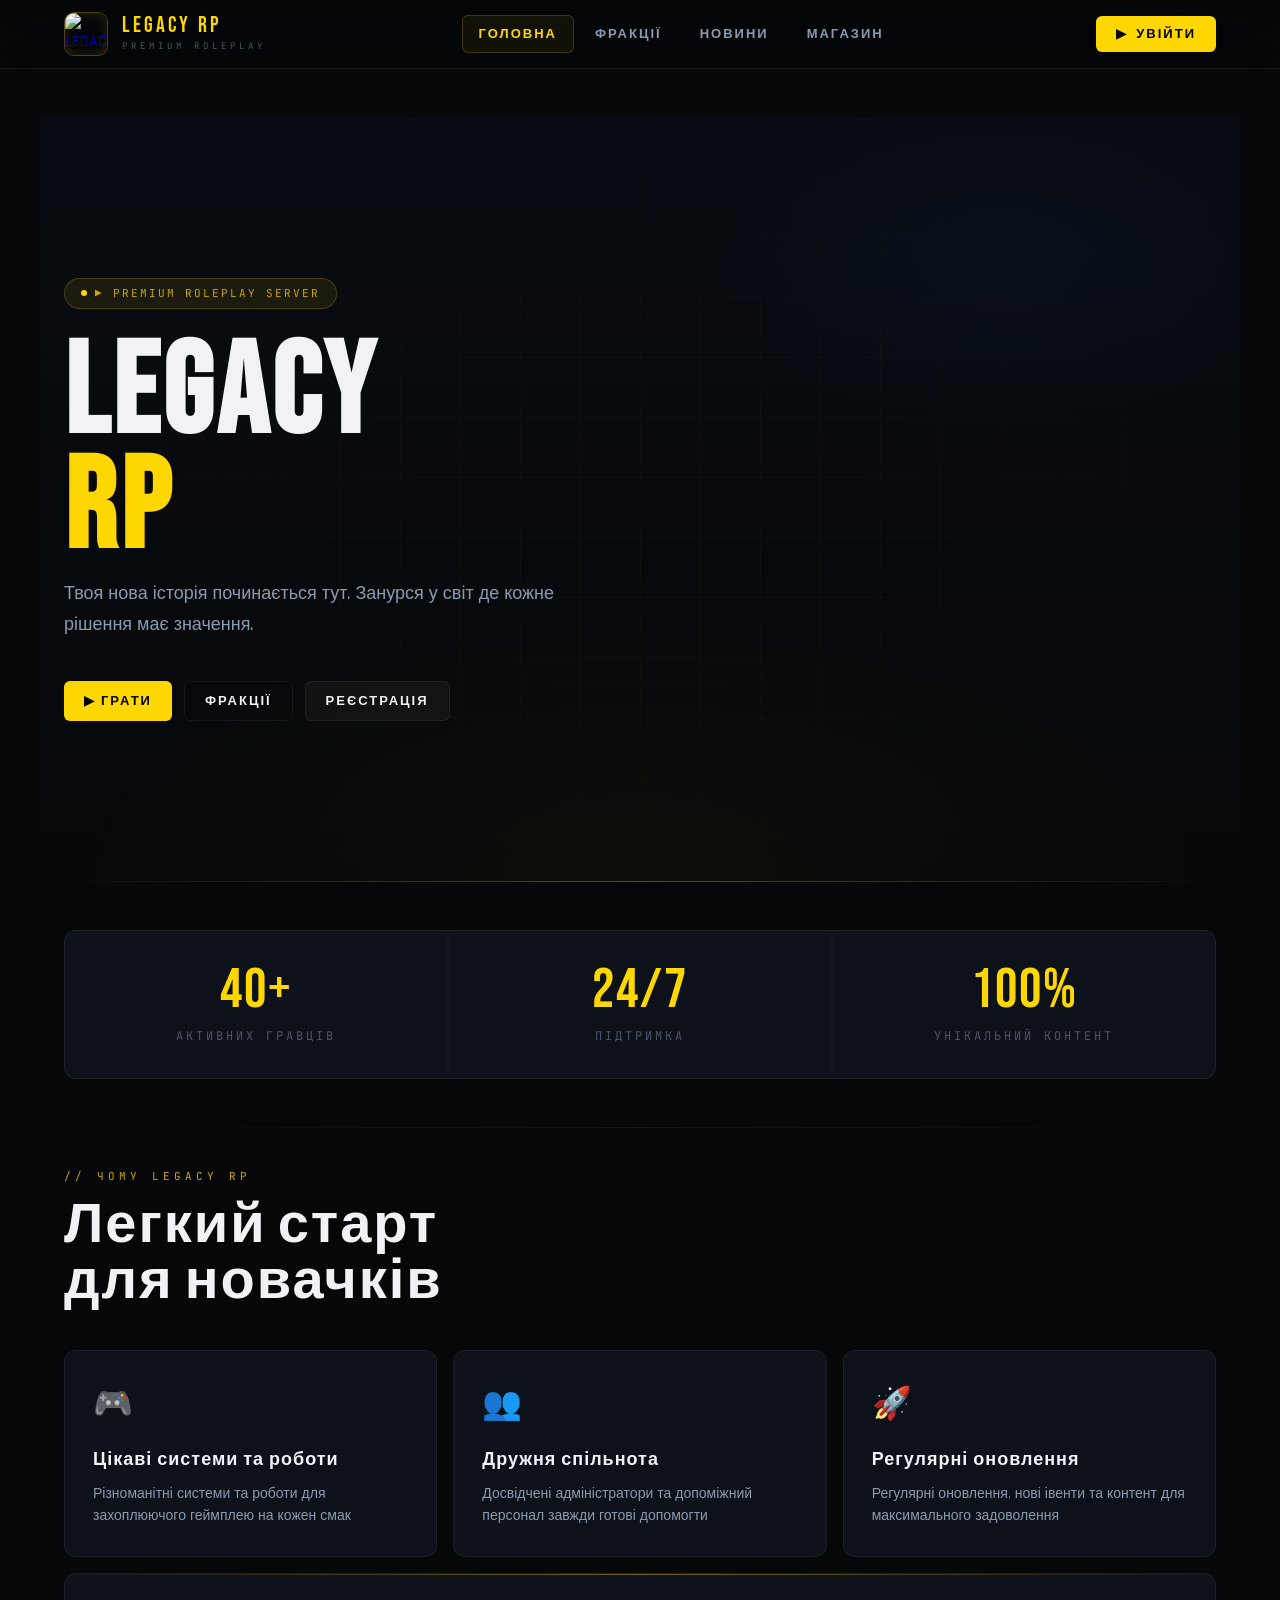
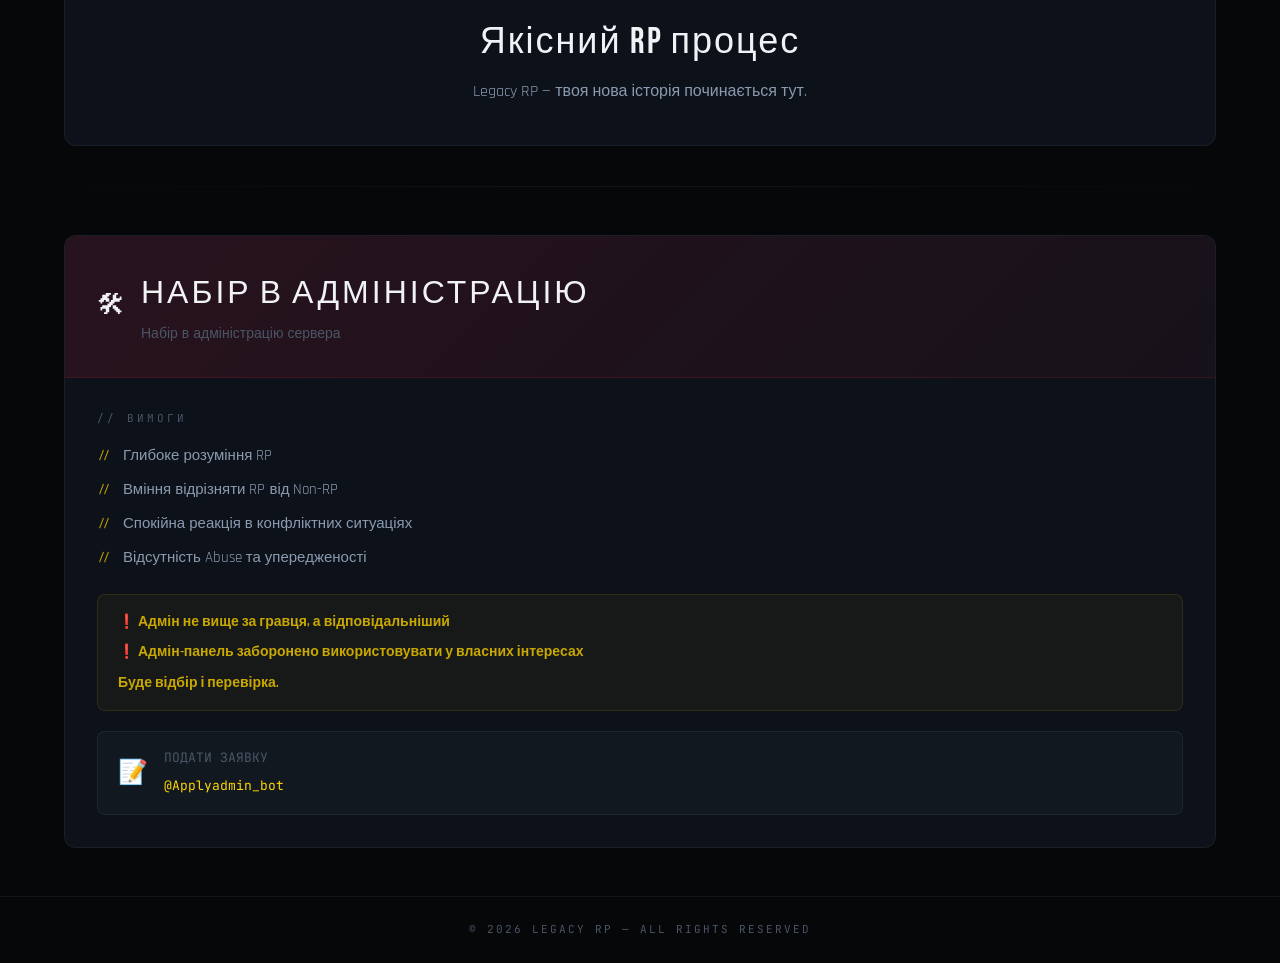
==== index.html @ 3f7afcd4 "Add files via upload" ====
<!doctype html>
<html lang="uk">
  <head>
    <meta charset="UTF-8" />
    <meta name="viewport" content="width=device-width, initial-scale=1.0" />
    <title>LEGACY RP — Portal</title>
    <link rel="preconnect" href="https://fonts.googleapis.com">
    <link rel="preconnect" href="https://fonts.gstatic.com" crossorigin>
    <link href="https://fonts.googleapis.com/css2?family=Bebas+Neue&family=Rajdhani:wght@400;500;600;700&family=JetBrains+Mono:wght@400;600&display=swap" rel="stylesheet">
    <link rel="stylesheet" href="styles.css">
  </head>
  <body>
    <div id="app"></div>
    <script src="app.js"></script>
  </body>
</html>
---- styles.css ----
/* ═══════════════════════════════════════════
   LEGACY RP — DARK CINEMATIC PREMIUM THEME
   ═══════════════════════════════════════════ */

:root {
  --bg-void:       #050709;
  --bg-deep:       #090c12;
  --bg-card:       #0d1119;
  --bg-elevated:   #121820;
  --bg-hover:      #171f2a;
  --border:        rgba(255,255,255,0.06);
  --border-glow:   rgba(255,215,0,0.25);
  --gold:          #FFD700;
  --gold-dim:      #C9A800;
  --gold-faint:    rgba(255,215,0,0.08);
  --red:           #E8203A;
  --red-dim:       #B01828;
  --red-faint:     rgba(232,32,58,0.08);
  --blue:          #1E6FD9;
  --blue-faint:    rgba(30,111,217,0.1);
  --green:         #22C55E;
  --green-faint:   rgba(34,197,94,0.08);
  --text-primary:  #F0F2F5;
  --text-secondary:#8A9BB0;
  --text-muted:    #4A5566;
  --font-display:  'Bebas Neue', sans-serif;
  --font-body:     'Rajdhani', sans-serif;
  --font-mono:     'JetBrains Mono', monospace;
}

* { box-sizing: border-box; margin: 0; padding: 0; }

html { scroll-behavior: smooth; }

body {
  background-color: var(--bg-void);
  color: var(--text-primary);
  font-family: var(--font-body);
  font-size: 16px;
  line-height: 1.6;
  -webkit-font-smoothing: antialiased;
  overflow-x: hidden;
}

/* ─── NOISE OVERLAY ─── */
body::before {
  content: '';
  position: fixed;
  inset: 0;
  background-image: url("data:image/svg+xml,%3Csvg viewBox='0 0 200 200' xmlns='http://www.w3.org/2000/svg'%3E%3Cfilter id='n'%3E%3CfeTurbulence type='fractalNoise' baseFrequency='0.75' numOctaves='4' stitchTiles='stitch'/%3E%3C/filter%3E%3Crect width='100%25' height='100%25' filter='url(%23n)' opacity='0.03'/%3E%3C/svg%3E");
  pointer-events: none;
  z-index: 0;
  opacity: 0.4;
}

/* ─── SCROLLBAR ─── */
::-webkit-scrollbar { width: 4px; }
::-webkit-scrollbar-track { background: var(--bg-void); }
::-webkit-scrollbar-thumb { background: var(--gold-dim); border-radius: 2px; }

/* ─── SELECTION ─── */
::selection { background: rgba(255,215,0,0.2); color: var(--gold); }

/* ─── LAYOUT ─── */
#app { position: relative; z-index: 1; min-height: 100vh; }

.page-wrapper {
  min-height: 100vh;
  background: var(--bg-void);
}

.container {
  max-width: 1200px;
  margin: 0 auto;
  padding: 0 24px;
}

main {
  padding: 48px 24px;
  max-width: 1200px;
  margin: 0 auto;
}

/* ─── HEADER ─── */
header {
  position: sticky;
  top: 0;
  z-index: 100;
  background: rgba(5,7,9,0.85);
  backdrop-filter: blur(20px);
  border-bottom: 1px solid var(--border);
}

.header-inner {
  display: flex;
  align-items: center;
  justify-content: space-between;
  height: 68px;
  max-width: 1200px;
  margin: 0 auto;
  padding: 0 24px;
}

.logo {
  display: flex;
  align-items: center;
  gap: 14px;
  text-decoration: none;
  cursor: pointer;
}

.logo-icon {
  width: 44px;
  height: 44px;
  border-radius: 10px;
  overflow: hidden;
  border: 1px solid rgba(255,215,0,0.3);
  flex-shrink: 0;
  position: relative;
}

.logo-icon::after {
  content: '';
  position: absolute;
  inset: 0;
  box-shadow: inset 0 0 12px rgba(255,215,0,0.15);
  border-radius: 10px;
}

.logo-icon img {
  width: 100%;
  height: 100%;
  object-fit: cover;
}

.logo-text .name {
  font-family: var(--font-display);
  font-size: 22px;
  letter-spacing: 3px;
  color: var(--gold);
  line-height: 1;
}

.logo-text .sub {
  font-family: var(--font-mono);
  font-size: 9px;
  letter-spacing: 4px;
  color: var(--text-muted);
  text-transform: uppercase;
  margin-top: 2px;
}

nav.desktop {
  display: flex;
  align-items: center;
  gap: 4px;
}

.nav-link {
  font-family: var(--font-body);
  font-size: 13px;
  font-weight: 600;
  letter-spacing: 2px;
  text-transform: uppercase;
  padding: 8px 16px;
  border-radius: 6px;
  cursor: pointer;
  text-decoration: none;
  color: var(--text-secondary);
  border: 1px solid transparent;
  transition: all 0.2s;
  position: relative;
}

.nav-link:hover {
  color: var(--text-primary);
  background: var(--bg-elevated);
  border-color: var(--border);
}

.nav-link.active {
  color: var(--gold);
  background: rgba(255,215,0,0.06);
  border-color: rgba(255,215,0,0.2);
}

.header-actions {
  display: flex;
  align-items: center;
  gap: 12px;
}

.btn-primary {
  display: inline-flex;
  align-items: center;
  gap: 8px;
  padding: 10px 20px;
  background: var(--gold);
  color: #000;
  font-family: var(--font-body);
  font-size: 13px;
  font-weight: 700;
  letter-spacing: 2px;
  text-transform: uppercase;
  border: none;
  border-radius: 6px;
  cursor: pointer;
  transition: all 0.2s;
  text-decoration: none;
}

.btn-primary:hover {
  background: #FFE44D;
  transform: translateY(-1px);
  box-shadow: 0 8px 24px rgba(255,215,0,0.25);
}

.btn-secondary {
  display: inline-flex;
  align-items: center;
  gap: 8px;
  padding: 10px 20px;
  background: transparent;
  color: var(--text-primary);
  font-family: var(--font-body);
  font-size: 13px;
  font-weight: 600;
  letter-spacing: 2px;
  text-transform: uppercase;
  border: 1px solid var(--border);
  border-radius: 6px;
  cursor: pointer;
  transition: all 0.2s;
}

.btn-secondary:hover {
  border-color: rgba(255,255,255,0.2);
  background: var(--bg-elevated);
  transform: translateY(-1px);
}

.btn-ghost {
  display: inline-flex;
  align-items: center;
  gap: 8px;
  padding: 10px 20px;
  background: rgba(255,255,255,0.04);
  color: var(--text-primary);
  font-family: var(--font-body);
  font-size: 13px;
  font-weight: 600;
  letter-spacing: 2px;
  text-transform: uppercase;
  border: 1px solid var(--border);
  border-radius: 6px;
  cursor: pointer;
  transition: all 0.2s;
  text-decoration: none;
}

.btn-ghost:hover {
  background: rgba(255,255,255,0.08);
  border-color: rgba(255,255,255,0.15);
  transform: translateY(-1px);
}

.btn-danger {
  display: inline-flex;
  align-items: center;
  gap: 8px;
  padding: 10px 20px;
  background: var(--red);
  color: #fff;
  font-family: var(--font-body);
  font-size: 13px;
  font-weight: 700;
  letter-spacing: 2px;
  text-transform: uppercase;
  border: none;
  border-radius: 6px;
  cursor: pointer;
  transition: all 0.2s;
  text-decoration: none;
}

.btn-danger:hover {
  background: #FF3050;
  transform: translateY(-1px);
  box-shadow: 0 8px 24px rgba(232,32,58,0.3);
}

/* ─── MOBILE MENU ─── */
.mobile-menu-btn {
  display: none;
  background: none;
  border: 1px solid var(--border);
  color: var(--text-primary);
  width: 40px;
  height: 40px;
  border-radius: 8px;
  cursor: pointer;
  font-size: 18px;
  align-items: center;
  justify-content: center;
}

.mobile-nav {
  background: var(--bg-deep);
  border-top: 1px solid var(--border);
  padding: 16px 24px 24px;
  display: flex;
  flex-direction: column;
  gap: 4px;
  animation: slideDown 0.2s ease;
}

.mobile-nav .nav-link {
  padding: 12px 16px;
  font-size: 14px;
}

@media (max-width: 768px) {
  nav.desktop { display: none; }
  .header-actions .btn-primary { display: none; }
  .mobile-menu-btn { display: flex; }
}

/* ─── HERO SECTION ─── */
.hero {
  position: relative;
  min-height: 85vh;
  display: flex;
  align-items: center;
  overflow: hidden;
  margin: 0 -24px;
  padding: 0 24px;
}

.hero-bg {
  position: absolute;
  inset: 0;
  background:
    radial-gradient(ellipse 80% 60% at 50% 100%, rgba(255,215,0,0.04) 0%, transparent 60%),
    radial-gradient(ellipse 50% 40% at 80% 20%, rgba(30,111,217,0.06) 0%, transparent 50%),
    linear-gradient(180deg, var(--bg-deep) 0%, var(--bg-void) 100%);
}

.hero-grid {
  position: absolute;
  inset: 0;
  background-image:
    linear-gradient(rgba(255,215,0,0.03) 1px, transparent 1px),
    linear-gradient(90deg, rgba(255,215,0,0.03) 1px, transparent 1px);
  background-size: 60px 60px;
  mask-image: radial-gradient(ellipse 80% 80% at 50% 50%, black 20%, transparent 70%);
}

.hero-content {
  position: relative;
  z-index: 2;
  max-width: 800px;
}

.hero-badge {
  display: inline-flex;
  align-items: center;
  gap: 8px;
  background: rgba(255,215,0,0.08);
  border: 1px solid rgba(255,215,0,0.2);
  border-radius: 100px;
  padding: 6px 16px;
  font-family: var(--font-mono);
  font-size: 11px;
  letter-spacing: 2px;
  color: var(--gold-dim);
  text-transform: uppercase;
  margin-bottom: 28px;
  animation: fadeUp 0.8s ease both;
}

.hero-badge::before {
  content: '';
  width: 6px;
  height: 6px;
  background: var(--gold);
  border-radius: 50%;
  animation: pulse 2s infinite;
}

.hero-title {
  font-family: var(--font-display);
  font-size: clamp(64px, 10vw, 140px);
  line-height: 0.9;
  letter-spacing: 4px;
  color: var(--text-primary);
  margin-bottom: 12px;
  animation: fadeUp 0.8s 0.1s ease both;
}

.hero-title .gold { color: var(--gold); }

.hero-subtitle {
  font-size: 18px;
  font-weight: 500;
  color: var(--text-secondary);
  max-width: 560px;
  margin-bottom: 40px;
  line-height: 1.7;
  animation: fadeUp 0.8s 0.2s ease both;
}

.hero-actions {
  display: flex;
  flex-wrap: wrap;
  gap: 12px;
  animation: fadeUp 0.8s 0.3s ease both;
}

.hero-line {
  position: absolute;
  bottom: 0;
  left: 0;
  right: 0;
  height: 1px;
  background: linear-gradient(90deg, transparent, rgba(255,215,0,0.3), transparent);
}

/* ─── STATS ─── */
.stats-grid {
  display: grid;
  grid-template-columns: repeat(3, 1fr);
  gap: 2px;
  background: var(--border);
  border: 1px solid var(--border);
  border-radius: 12px;
  overflow: hidden;
  margin: 48px 0;
}

.stat-item {
  background: var(--bg-card);
  padding: 32px 24px;
  text-align: center;
  transition: background 0.2s;
}

.stat-item:hover { background: var(--bg-elevated); }

.stat-number {
  font-family: var(--font-display);
  font-size: 56px;
  letter-spacing: 2px;
  color: var(--gold);
  line-height: 1;
  margin-bottom: 8px;
}

.stat-label {
  font-size: 12px;
  letter-spacing: 3px;
  text-transform: uppercase;
  color: var(--text-muted);
  font-family: var(--font-mono);
}

/* ─── SECTION HEADER ─── */
.section-header {
  margin-bottom: 40px;
}

.section-eyebrow {
  font-family: var(--font-mono);
  font-size: 11px;
  letter-spacing: 4px;
  text-transform: uppercase;
  color: var(--gold-dim);
  margin-bottom: 12px;
}

.section-title {
  font-family: var(--font-display);
  font-size: clamp(36px, 5vw, 56px);
  letter-spacing: 2px;
  color: var(--text-primary);
  line-height: 1;
}

.section-desc {
  font-size: 16px;
  color: var(--text-secondary);
  margin-top: 12px;
  max-width: 560px;
}

/* ─── CARDS ─── */
.card {
  background: var(--bg-card);
  border: 1px solid var(--border);
  border-radius: 12px;
  overflow: hidden;
  transition: all 0.25s;
}

.card:hover {
  border-color: rgba(255,215,0,0.15);
  transform: translateY(-3px);
  box-shadow: 0 16px 48px rgba(0,0,0,0.4);
}

.card-header {
  padding: 24px;
  border-bottom: 1px solid var(--border);
  background: var(--bg-elevated);
}

.card-body {
  padding: 24px;
}

.feature-grid {
  display: grid;
  grid-template-columns: repeat(auto-fit, minmax(280px, 1fr));
  gap: 16px;
}

.feature-card {
  background: var(--bg-card);
  border: 1px solid var(--border);
  border-radius: 12px;
  padding: 28px;
  transition: all 0.25s;
  position: relative;
  overflow: hidden;
}

.feature-card::before {
  content: '';
  position: absolute;
  top: 0;
  left: 0;
  right: 0;
  height: 2px;
  background: linear-gradient(90deg, transparent, var(--gold), transparent);
  opacity: 0;
  transition: opacity 0.25s;
}

.feature-card:hover::before { opacity: 1; }

.feature-card:hover {
  background: var(--bg-elevated);
  border-color: rgba(255,215,0,0.12);
  transform: translateY(-3px);
  box-shadow: 0 12px 40px rgba(0,0,0,0.3);
}

.feature-icon {
  font-size: 32px;
  margin-bottom: 16px;
}

.feature-title {
  font-family: var(--font-body);
  font-size: 18px;
  font-weight: 700;
  letter-spacing: 1px;
  color: var(--text-primary);
  margin-bottom: 8px;
}

.feature-desc {
  font-size: 14px;
  color: var(--text-secondary);
  line-height: 1.6;
}

/* ─── RECRUITMENT BLOCK ─── */
.recruitment-block {
  background: var(--bg-card);
  border: 1px solid var(--border);
  border-radius: 12px;
  overflow: hidden;
  margin-top: 48px;
}

.recruitment-header {
  padding: 32px;
  background: linear-gradient(135deg, rgba(232,32,58,0.12) 0%, rgba(176,24,40,0.06) 100%);
  border-bottom: 1px solid rgba(232,32,58,0.15);
  display: flex;
  align-items: center;
  gap: 16px;
}

.recruitment-title {
  font-family: var(--font-display);
  font-size: 32px;
  letter-spacing: 3px;
  color: var(--text-primary);
}

.recruitment-body {
  padding: 32px;
}

.req-list {
  list-style: none;
  display: flex;
  flex-direction: column;
  gap: 10px;
  margin-bottom: 24px;
}

.req-list li {
  display: flex;
  align-items: flex-start;
  gap: 12px;
  font-size: 15px;
  color: var(--text-secondary);
}

.req-list li::before {
  content: '//';
  font-family: var(--font-mono);
  font-size: 11px;
  color: var(--gold-dim);
  flex-shrink: 0;
  margin-top: 3px;
}

.warning-list {
  list-style: none;
  display: flex;
  flex-direction: column;
  gap: 8px;
  background: rgba(255,215,0,0.04);
  border: 1px solid rgba(255,215,0,0.1);
  border-radius: 8px;
  padding: 16px 20px;
  margin-bottom: 20px;
}

.warning-list li {
  font-size: 14px;
  color: var(--gold-dim);
  font-weight: 600;
}

.tg-link-block {
  display: flex;
  align-items: center;
  gap: 16px;
  background: var(--bg-elevated);
  border: 1px solid var(--border);
  border-radius: 8px;
  padding: 16px 20px;
}

.tg-link-block a {
  color: var(--gold);
  font-family: var(--font-mono);
  font-size: 13px;
  text-decoration: none;
}

.tg-link-block a:hover { text-decoration: underline; }

/* ─── FRACTIONS ─── */
.page-hero {
  background: linear-gradient(180deg, var(--bg-deep) 0%, var(--bg-void) 100%);
  border-bottom: 1px solid var(--border);
  padding: 56px 0 40px;
  margin: 0 -24px 48px;
  padding-left: 24px;
  padding-right: 24px;
}

.tab-bar {
  display: flex;
  flex-wrap: wrap;
  gap: 8px;
  margin-bottom: 40px;
}

.tab-btn {
  display: inline-flex;
  align-items: center;
  gap: 8px;
  padding: 9px 18px;
  background: var(--bg-card);
  border: 1px solid var(--border);
  border-radius: 8px;
  font-family: var(--font-body);
  font-size: 13px;
  font-weight: 600;
  letter-spacing: 1px;
  color: var(--text-secondary);
  cursor: pointer;
  transition: all 0.2s;
}

.tab-btn:hover {
  color: var(--text-primary);
  border-color: rgba(255,255,255,0.12);
  background: var(--bg-elevated);
}

.tab-btn.active {
  background: rgba(255,215,0,0.08);
  border-color: rgba(255,215,0,0.25);
  color: var(--gold);
}

/* ─── SEARCH ─── */
.search-wrap {
  position: relative;
  max-width: 480px;
  margin-bottom: 32px;
}

.search-icon {
  position: absolute;
  left: 16px;
  top: 50%;
  transform: translateY(-50%);
  font-size: 14px;
  color: var(--text-muted);
  pointer-events: none;
}

.search-input {
  width: 100%;
  padding: 12px 16px 12px 44px;
  background: var(--bg-card);
  border: 1px solid var(--border);
  border-radius: 8px;
  color: var(--text-primary);
  font-family: var(--font-body);
  font-size: 15px;
  outline: none;
  transition: border-color 0.2s;
}

.search-input::placeholder { color: var(--text-muted); }

.search-input:focus {
  border-color: rgba(255,215,0,0.3);
  box-shadow: 0 0 0 3px rgba(255,215,0,0.04);
}

/* ─── FRACTION CARDS ─── */
.fractions-grid {
  display: grid;
  grid-template-columns: repeat(auto-fill, minmax(340px, 1fr));
  gap: 16px;
}

.fraction-card {
  background: var(--bg-card);
  border: 1px solid var(--border);
  border-radius: 12px;
  overflow: hidden;
  transition: all 0.25s;
}

.fraction-card:hover {
  border-color: rgba(255,215,0,0.2);
  transform: translateY(-4px);
  box-shadow: 0 20px 60px rgba(0,0,0,0.5);
}

.fraction-header {
  padding: 28px;
  background: var(--bg-elevated);
  border-bottom: 1px solid var(--border);
  display: flex;
  align-items: center;
  gap: 20px;
  position: relative;
  overflow: hidden;
}

.fraction-header::before {
  content: '';
  position: absolute;
  top: 0;
  left: 0;
  right: 0;
  height: 1px;
  background: linear-gradient(90deg, transparent, rgba(255,215,0,0.4), transparent);
}

.fraction-icon-wrap {
  width: 60px;
  height: 60px;
  background: rgba(255,215,0,0.06);
  border: 1px solid rgba(255,215,0,0.15);
  border-radius: 12px;
  display: flex;
  align-items: center;
  justify-content: center;
  font-size: 28px;
  flex-shrink: 0;
}

.fraction-name {
  font-family: var(--font-display);
  font-size: 28px;
  letter-spacing: 3px;
  color: var(--text-primary);
  line-height: 1;
}

.fraction-status {
  display: inline-flex;
  align-items: center;
  gap: 6px;
  font-family: var(--font-mono);
  font-size: 10px;
  letter-spacing: 2px;
  color: var(--green);
  margin-top: 6px;
}

.fraction-status::before {
  content: '';
  width: 5px;
  height: 5px;
  background: var(--green);
  border-radius: 50%;
  animation: pulse 2s infinite;
}

.fraction-body { padding: 24px; }

.fraction-desc {
  font-size: 14px;
  color: var(--text-secondary);
  line-height: 1.7;
  margin-bottom: 20px;
}

/* ─── NEWS ─── */
.news-card {
  background: var(--bg-card);
  border: 1px solid var(--border);
  border-radius: 12px;
  overflow: hidden;
  margin-bottom: 16px;
  transition: all 0.25s;
}

.news-card:hover {
  border-color: rgba(255,215,0,0.12);
  box-shadow: 0 8px 32px rgba(0,0,0,0.3);
}

.news-header {
  padding: 24px;
  background: var(--bg-elevated);
  border-bottom: 1px solid var(--border);
}

.news-meta {
  display: flex;
  align-items: center;
  justify-content: space-between;
  margin-bottom: 12px;
}

.news-category {
  display: inline-flex;
  align-items: center;
  gap: 6px;
  background: rgba(232,32,58,0.1);
  border: 1px solid rgba(232,32,58,0.2);
  border-radius: 100px;
  padding: 4px 12px;
  font-family: var(--font-mono);
  font-size: 10px;
  letter-spacing: 2px;
  color: var(--red);
  text-transform: uppercase;
}

.news-date {
  font-family: var(--font-mono);
  font-size: 11px;
  color: var(--text-muted);
}

.news-title {
  font-family: var(--font-display);
  font-size: 26px;
  letter-spacing: 1px;
  color: var(--text-primary);
  line-height: 1.1;
}

.news-body { padding: 24px; }

.news-excerpt {
  font-size: 15px;
  color: var(--text-secondary);
  line-height: 1.7;
  margin-bottom: 16px;
}

.news-images {
  display: grid;
  grid-template-columns: repeat(2, 1fr);
  gap: 12px;
  margin: 20px 0;
}

.news-images img {
  width: 100%;
  height: 200px;
  object-fit: cover;
  border-radius: 8px;
  border: 1px solid var(--border);
}

.expand-btn {
  background: none;
  border: none;
  color: var(--gold);
  font-family: var(--font-body);
  font-size: 14px;
  font-weight: 600;
  letter-spacing: 1px;
  cursor: pointer;
  display: flex;
  align-items: center;
  gap: 6px;
  padding: 0;
  transition: color 0.2s;
}

.expand-btn:hover { color: #FFE44D; }

/* ─── SHOP ─── */
.shop-hero {
  background: var(--bg-card);
  border: 1px solid var(--border);
  border-radius: 12px;
  padding: 40px;
  margin-bottom: 40px;
  position: relative;
  overflow: hidden;
}

.shop-hero::before {
  content: '';
  position: absolute;
  top: 0;
  left: 0;
  right: 0;
  height: 2px;
  background: linear-gradient(90deg, transparent, var(--gold), transparent);
}

.house-card {
  background: var(--bg-card);
  border: 1px solid var(--border);
  border-radius: 12px;
  overflow: hidden;
  margin-bottom: 16px;
  transition: all 0.25s;
}

.house-card:hover {
  border-color: rgba(255,215,0,0.15);
  box-shadow: 0 12px 40px rgba(0,0,0,0.4);
}

.house-horizontal {
  display: grid;
  grid-template-columns: 1fr 1fr;
}

@media (max-width: 640px) {
  .house-horizontal { grid-template-columns: 1fr; }
}

.house-img {
  width: 100%;
  height: 240px;
  object-fit: cover;
}

.house-info { padding: 28px; }

.house-name {
  font-family: var(--font-display);
  font-size: 28px;
  letter-spacing: 2px;
  color: var(--text-primary);
  margin-bottom: 4px;
}

.badge {
  display: inline-block;
  padding: 4px 12px;
  border-radius: 100px;
  font-family: var(--font-mono);
  font-size: 10px;
  letter-spacing: 2px;
  text-transform: uppercase;
  font-weight: 600;
}

.badge-green {
  background: rgba(34,197,94,0.1);
  color: var(--green);
  border: 1px solid rgba(34,197,94,0.2);
}

.badge-gold {
  background: rgba(255,215,0,0.08);
  color: var(--gold-dim);
  border: 1px solid rgba(255,215,0,0.2);
}

.badge-purple {
  background: rgba(168,85,247,0.1);
  color: #c084fc;
  border: 1px solid rgba(168,85,247,0.2);
}

.house-class {
  font-size: 14px;
  font-weight: 600;
  color: var(--gold-dim);
  margin: 12px 0 16px;
  letter-spacing: 1px;
}

.house-details {
  display: flex;
  flex-direction: column;
  gap: 8px;
  margin-bottom: 24px;
}

.house-detail-row {
  display: flex;
  align-items: center;
  gap: 12px;
  font-size: 14px;
}

.house-detail-label {
  font-family: var(--font-mono);
  font-size: 11px;
  letter-spacing: 1px;
  color: var(--text-muted);
  text-transform: uppercase;
  min-width: 80px;
}

.house-detail-val {
  color: var(--text-secondary);
}

.house-price {
  font-family: var(--font-display);
  font-size: 32px;
  letter-spacing: 1px;
  color: var(--gold);
}

/* ─── DETAIL SECTIONS ─── */
.detail-page { max-width: 800px; }

.detail-hero {
  background: var(--bg-card);
  border: 1px solid var(--border);
  border-radius: 12px;
  padding: 40px;
  margin-bottom: 24px;
  position: relative;
  overflow: hidden;
}

.detail-hero.red-tint {
  background: linear-gradient(135deg, rgba(232,32,58,0.08) 0%, var(--bg-card) 60%);
  border-color: rgba(232,32,58,0.15);
}

.detail-hero.green-tint {
  background: linear-gradient(135deg, rgba(34,197,94,0.06) 0%, var(--bg-card) 60%);
  border-color: rgba(34,197,94,0.12);
}

.detail-hero.blue-tint {
  background: linear-gradient(135deg, rgba(30,111,217,0.08) 0%, var(--bg-card) 60%);
  border-color: rgba(30,111,217,0.15);
}

.detail-hero-title {
  font-family: var(--font-display);
  font-size: 40px;
  letter-spacing: 3px;
  color: var(--text-primary);
  margin-bottom: 12px;
}

.detail-hero-desc {
  font-size: 15px;
  color: var(--text-secondary);
  line-height: 1.7;
}

.content-block {
  background: var(--bg-card);
  border: 1px solid var(--border);
  border-radius: 12px;
  padding: 32px;
  margin-bottom: 16px;
}

.content-block-title {
  font-family: var(--font-display);
  font-size: 24px;
  letter-spacing: 2px;
  color: var(--text-primary);
  margin-bottom: 20px;
  padding-bottom: 12px;
  border-bottom: 1px solid var(--border);
}

.rule-list {
  list-style: none;
  display: flex;
  flex-direction: column;
  gap: 12px;
}

.rule-list li {
  display: flex;
  align-items: flex-start;
  gap: 12px;
  font-size: 15px;
  color: var(--text-secondary);
  line-height: 1.5;
}

.rule-num {
  font-family: var(--font-mono);
  font-size: 11px;
  color: var(--gold-dim);
  flex-shrink: 0;
  margin-top: 3px;
  min-width: 32px;
}

.check-list { list-style: none; display: flex; flex-direction: column; gap: 10px; }
.check-list li { display: flex; align-items: flex-start; gap: 10px; font-size: 15px; color: var(--text-secondary); }
.check-list .ok::before { content: '✓'; color: var(--green); font-weight: bold; }
.check-list .no::before { content: '✗'; color: var(--red); font-weight: bold; }
.check-list .warn::before { content: '!'; color: var(--gold-dim); font-weight: bold; }

.info-box {
  border-radius: 8px;
  padding: 16px 20px;
  margin: 16px 0;
  border: 1px solid;
}

.info-box.gold {
  background: rgba(255,215,0,0.04);
  border-color: rgba(255,215,0,0.15);
  color: var(--gold-dim);
}

.info-box.red {
  background: rgba(232,32,58,0.04);
  border-color: rgba(232,32,58,0.15);
  color: #FF6B7A;
}

.info-box.green {
  background: rgba(34,197,94,0.04);
  border-color: rgba(34,197,94,0.12);
  color: #4ADE80;
}

.term-block {
  border-left: 2px solid var(--gold-dim);
  padding-left: 20px;
  margin-bottom: 24px;
}

.term-title {
  font-family: var(--font-body);
  font-size: 18px;
  font-weight: 700;
  color: var(--text-primary);
  margin-bottom: 8px;
}

.term-body { font-size: 14px; color: var(--text-secondary); line-height: 1.6; }

/* ─── ADMIN TEAM ─── */
.team-grid { display: flex; flex-direction: column; gap: 12px; }

.team-member {
  display: flex;
  align-items: center;
  gap: 20px;
  background: var(--bg-elevated);
  border: 1px solid var(--border);
  border-radius: 10px;
  padding: 20px 24px;
  transition: all 0.2s;
}

.team-member:hover {
  border-color: rgba(255,215,0,0.15);
  background: var(--bg-hover);
}

.team-avatar {
  width: 52px;
  height: 52px;
  border-radius: 10px;
  display: flex;
  align-items: center;
  justify-content: center;
  font-family: var(--font-display);
  font-size: 24px;
  flex-shrink: 0;
}

.avatar-gold { background: rgba(255,215,0,0.12); color: var(--gold); border: 1px solid rgba(255,215,0,0.2); }
.avatar-blue { background: rgba(30,111,217,0.12); color: #60A5FA; border: 1px solid rgba(30,111,217,0.2); }
.avatar-green { background: rgba(34,197,94,0.10); color: var(--green); border: 1px solid rgba(34,197,94,0.2); }
.avatar-purple { background: rgba(168,85,247,0.10); color: #c084fc; border: 1px solid rgba(168,85,247,0.2); }

.team-info { flex: 1; }

.team-role {
  font-family: var(--font-body);
  font-size: 17px;
  font-weight: 700;
  color: var(--text-primary);
}

.team-desc { font-size: 13px; color: var(--text-muted); margin-top: 2px; }

/* ─── AUTH MODAL ─── */
.modal-overlay {
  position: fixed;
  inset: 0;
  background: rgba(0,0,0,0.75);
  backdrop-filter: blur(8px);
  display: flex;
  align-items: center;
  justify-content: center;
  z-index: 200;
  animation: fadeIn 0.2s ease;
  padding: 24px;
}

.modal {
  background: var(--bg-deep);
  border: 1px solid rgba(255,215,0,0.15);
  border-radius: 16px;
  padding: 40px;
  width: 100%;
  max-width: 420px;
  animation: scaleIn 0.25s ease;
  position: relative;
}

.modal::before {
  content: '';
  position: absolute;
  top: 0;
  left: 0;
  right: 0;
  height: 1px;
  background: linear-gradient(90deg, transparent, rgba(255,215,0,0.4), transparent);
}

.modal-title {
  font-family: var(--font-display);
  font-size: 36px;
  letter-spacing: 3px;
  color: var(--text-primary);
  margin-bottom: 4px;
}

.modal-subtitle {
  font-size: 13px;
  color: var(--text-muted);
  margin-bottom: 32px;
}

.modal-close {
  position: absolute;
  top: 20px;
  right: 20px;
  width: 36px;
  height: 36px;
  background: var(--bg-elevated);
  border: 1px solid var(--border);
  border-radius: 8px;
  color: var(--text-muted);
  cursor: pointer;
  display: flex;
  align-items: center;
  justify-content: center;
  font-size: 18px;
  transition: all 0.2s;
}

.modal-close:hover {
  color: var(--text-primary);
  border-color: rgba(255,255,255,0.15);
}

.form-group { margin-bottom: 20px; }

.form-label {
  display: block;
  font-size: 12px;
  letter-spacing: 2px;
  text-transform: uppercase;
  color: var(--text-muted);
  font-family: var(--font-mono);
  margin-bottom: 8px;
}

.form-input {
  width: 100%;
  padding: 12px 16px;
  background: var(--bg-card);
  border: 1px solid var(--border);
  border-radius: 8px;
  color: var(--text-primary);
  font-family: var(--font-body);
  font-size: 15px;
  outline: none;
  transition: border-color 0.2s;
}

.form-input::placeholder { color: var(--text-muted); }

.form-input:focus {
  border-color: rgba(255,215,0,0.3);
  box-shadow: 0 0 0 3px rgba(255,215,0,0.05);
}

.modal-switch {
  margin-top: 20px;
  text-align: center;
  font-size: 14px;
  color: var(--text-muted);
}

.modal-switch button {
  background: none;
  border: none;
  color: var(--gold);
  cursor: pointer;
  font-size: 14px;
  font-family: var(--font-body);
  font-weight: 600;
}

.modal-switch button:hover { color: #FFE44D; }

/* ─── EMPTY STATE ─── */
.empty-state {
  text-align: center;
  padding: 80px 24px;
  color: var(--text-muted);
}

.empty-state .icon { font-size: 48px; margin-bottom: 16px; }
.empty-state p { font-size: 16px; }

/* ─── CRIMINAL ─── */
.criminal-type {
  background: var(--bg-card);
  border: 1px solid var(--border);
  border-radius: 12px;
  overflow: hidden;
  margin-bottom: 16px;
}

.criminal-type-header {
  padding: 20px 24px;
  border-bottom: 1px solid var(--border);
  background: var(--bg-elevated);
}

.criminal-type-title {
  font-family: var(--font-display);
  font-size: 24px;
  letter-spacing: 2px;
}

.criminal-type-body { padding: 24px; }

.two-col {
  display: grid;
  grid-template-columns: 1fr 1fr;
  gap: 16px;
  margin-top: 16px;
}

@media (max-width: 480px) { .two-col { grid-template-columns: 1fr; } }

.mini-box {
  border: 1px solid var(--border);
  border-radius: 8px;
  padding: 16px;
}

.mini-box-title {
  font-size: 12px;
  font-weight: 700;
  letter-spacing: 2px;
  text-transform: uppercase;
  margin-bottom: 10px;
  font-family: var(--font-mono);
}

.mini-box.can { border-color: rgba(34,197,94,0.15); background: rgba(34,197,94,0.04); }
.mini-box.can .mini-box-title { color: var(--green); }
.mini-box.cannot { border-color: rgba(232,32,58,0.15); background: rgba(232,32,58,0.04); }
.mini-box.cannot .mini-box-title { color: var(--red); }

.mini-box ul { list-style: none; display: flex; flex-direction: column; gap: 6px; }
.mini-box ul li { font-size: 13px; color: var(--text-secondary); }

/* ─── DIVIDER ─── */
.divider {
  height: 1px;
  background: linear-gradient(90deg, transparent, var(--border), transparent);
  margin: 40px 0;
}

/* ─── FOOTER / NAV FOOTER ─── */
footer {
  border-top: 1px solid var(--border);
  padding: 24px;
  text-align: center;
  color: var(--text-muted);
  font-family: var(--font-mono);
  font-size: 11px;
  letter-spacing: 2px;
}

/* ─── ANIMATIONS ─── */
@keyframes fadeIn {
  from { opacity: 0; }
  to { opacity: 1; }
}

@keyframes fadeUp {
  from { opacity: 0; transform: translateY(20px); }
  to { opacity: 1; transform: translateY(0); }
}

@keyframes slideDown {
  from { opacity: 0; transform: translateY(-8px); }
  to { opacity: 1; transform: translateY(0); }
}

@keyframes scaleIn {
  from { opacity: 0; transform: scale(0.95); }
  to { opacity: 1; transform: scale(1); }
}

@keyframes pulse {
  0%, 100% { opacity: 1; }
  50% { opacity: 0.4; }
}

.animate-in { animation: fadeUp 0.5s ease both; }
.delay-1 { animation-delay: 0.1s; }
.delay-2 { animation-delay: 0.2s; }
.delay-3 { animation-delay: 0.3s; }

/* ─── RESPONSIVE ─── */
@media (max-width: 768px) {
  .stats-grid { grid-template-columns: 1fr; gap: 1px; }
  .feature-grid { grid-template-columns: 1fr; }
  .fractions-grid { grid-template-columns: 1fr; }
  .two-col { grid-template-columns: 1fr; }
  .hero-title { font-size: 64px; }
  main { padding: 32px 16px; }
}

@media (max-width: 480px) {
  .hero-title { font-size: 52px; }
  .news-images { grid-template-columns: 1fr; }
}
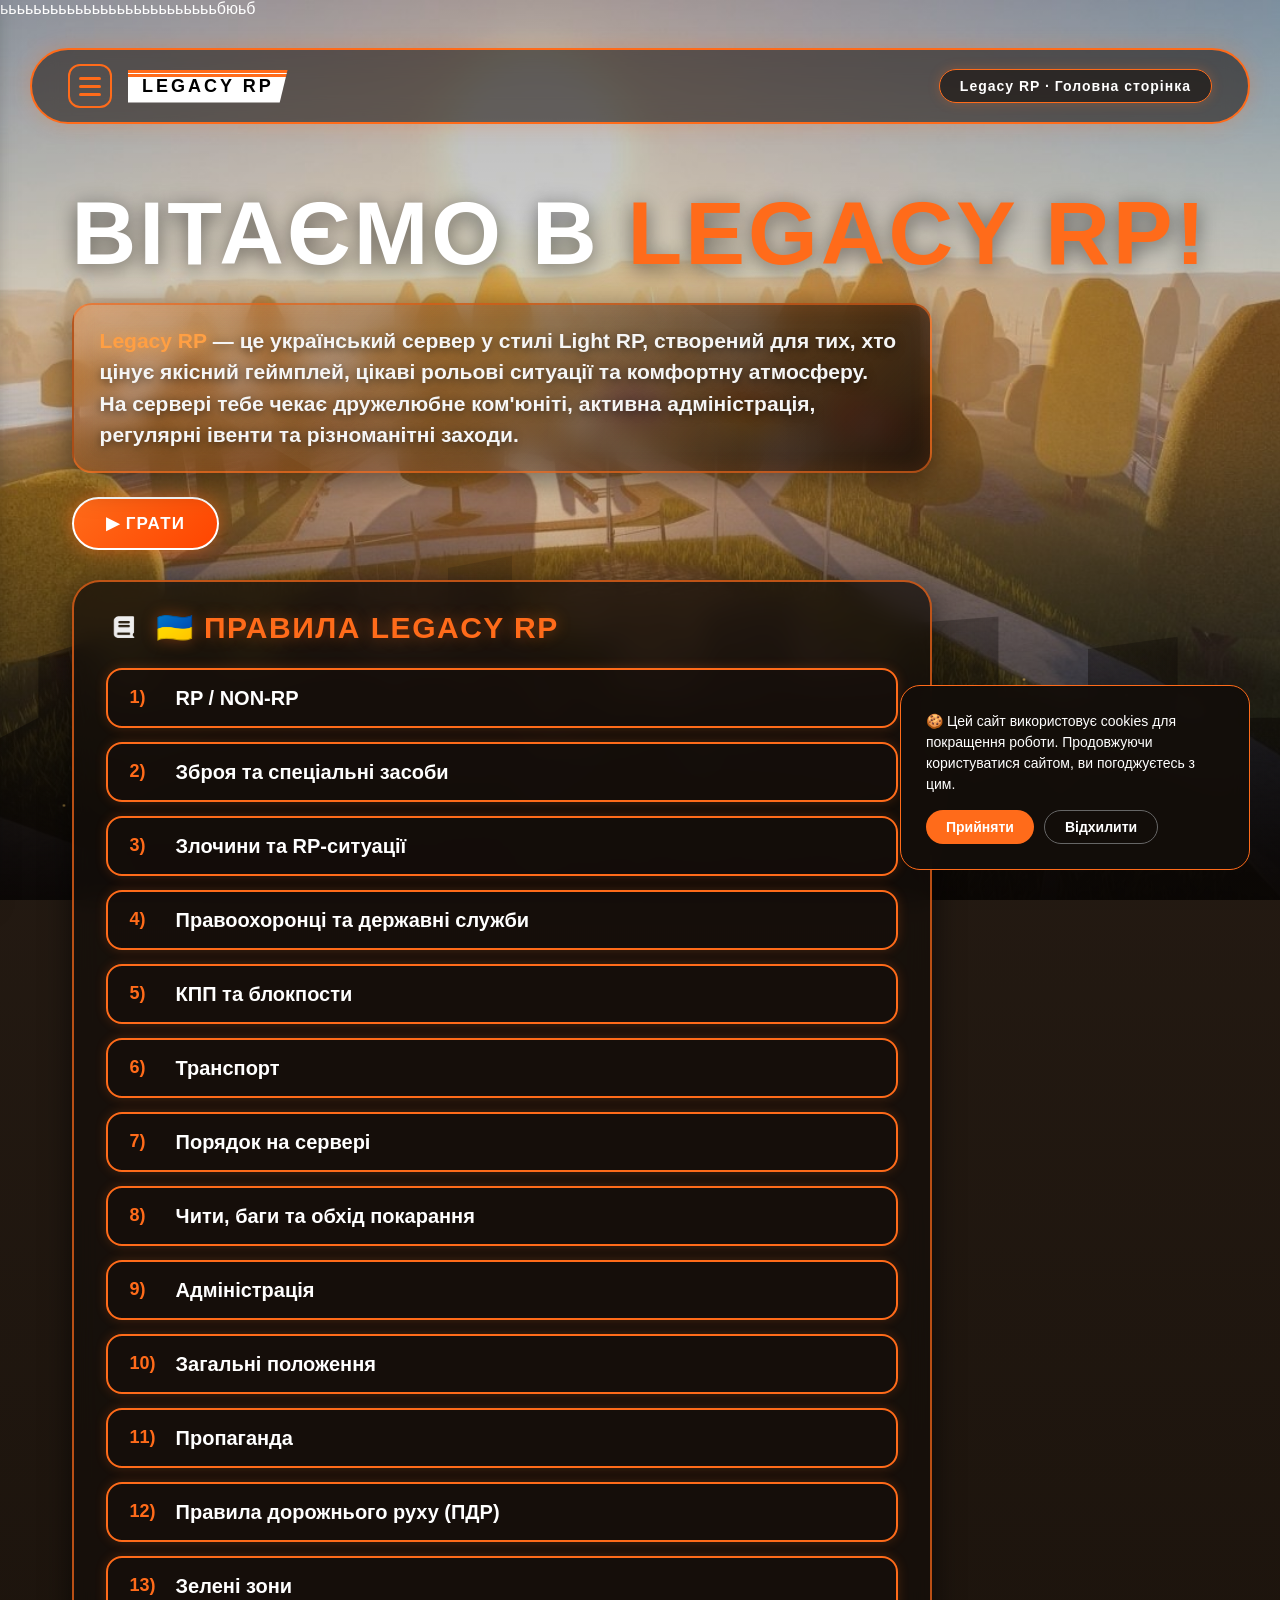
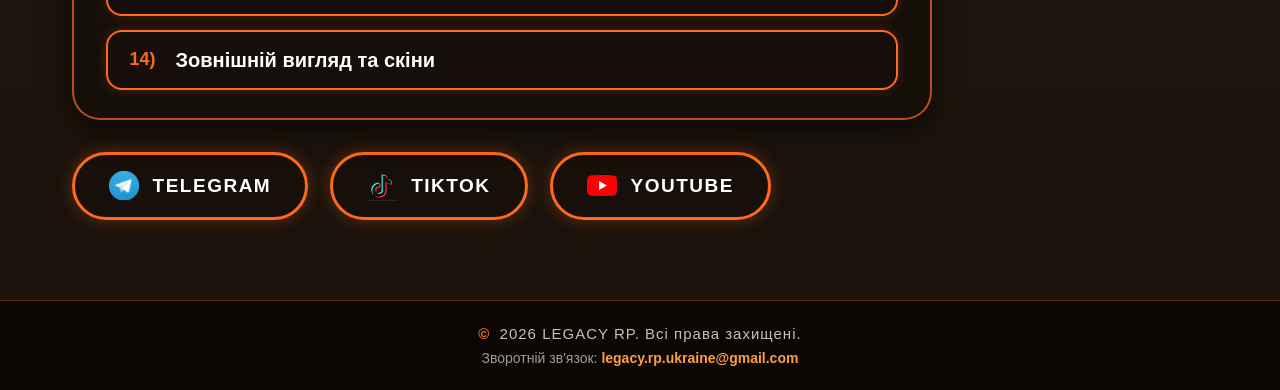
==== commit 39bda42c: "Update and rename index (1).html to index.html" ====
--- a/index.html
+++ b/index.html
@@ -1,16 +1,2663 @@
-<!doctype html>
+ььььььььььььььььььььььььььбюьб <!DOCTYPE html>
 <html lang="uk">
-  <head>
-    <meta charset="UTF-8" />
-    <meta name="viewport" content="width=device-width, initial-scale=1.0" />
-    <title>LEGACY RP — Portal</title>
-    <link rel="preconnect" href="https://fonts.googleapis.com">
-    <link rel="preconnect" href="https://fonts.gstatic.com" crossorigin>
-    <link href="https://fonts.googleapis.com/css2?family=Bebas+Neue&family=Rajdhani:wght@400;500;600;700&family=JetBrains+Mono:wght@400;600&display=swap" rel="stylesheet">
-    <link rel="stylesheet" href="styles.css">
-  </head>
-  <body>
-    <div id="app"></div>
-    <script src="app.js"></script>
-  </body>
+<head>
+<meta charset="UTF-8">
+<meta name="viewport" content="width=device-width, initial-scale=1.0">
+<title>LEGACY RP</title>
+<style>
+  * {
+    margin: 0;
+    padding: 0;
+    box-sizing: border-box;
+  }
+
+  body {
+    font-family: 'Segoe UI', Arial, sans-serif;
+    color: #fff;
+    min-height: 100vh;
+    overflow-x: hidden;
+    background: linear-gradient(180deg, #2a1f17 0%, #1a120b 100%);
+    position: relative;
+    display: flex;
+    flex-direction: column;
+  }
+
+  .city-bg {
+    position: fixed;
+    top: 0;
+    left: 0;
+    width: 100%;
+    height: 100%;
+    background-image: 
+      linear-gradient(180deg, rgba(0,0,0,0.3) 0%, rgba(0,0,0,0.1) 50%, rgba(0,0,0,0.7) 100%),
+      url('photo_2026-08-19_09-52-19.jpg');
+    background-size: cover;
+    background-position: center center;
+    background-repeat: no-repeat;
+    z-index: -1;
+  }
+
+  .buildings-overlay {
+    position: fixed;
+    bottom: 0;
+    left: 0;
+    width: 100%;
+    height: 45%;
+    background: linear-gradient(180deg, transparent 0%, #0a0604 100%);
+    clip-path: polygon(
+      0% 100%, 0% 60%, 3% 55%, 3% 40%, 8% 35%, 8% 50%, 12% 50%, 
+      12% 30%, 18% 28%, 18% 45%, 22% 45%, 22% 25%, 28% 22%, 
+      28% 40%, 35% 40%, 35% 18%, 40% 15%, 40% 35%, 48% 35%, 
+      48% 50%, 55% 50%, 55% 28%, 62% 25%, 62% 45%, 70% 45%, 
+      70% 32%, 78% 30%, 78% 50%, 85% 50%, 85% 38%, 92% 35%, 
+      92% 55%, 100% 55%, 100% 100%
+    );
+    z-index: -1;
+    opacity: 0.9;
+  }
+
+  .window-lights {
+    position: fixed;
+    bottom: 0;
+    left: 0;
+    width: 100%;
+    height: 35%;
+    background-image: 
+      radial-gradient(circle 2px at 5% 70%, #ffcc66 0%, transparent 100%),
+      radial-gradient(circle 2px at 12% 50%, #ffcc66 0%, transparent 100%),
+      radial-gradient(circle 2px at 18% 35%, #ffcc66 0%, transparent 100%),
+      radial-gradient(circle 2px at 25% 45%, #ffcc66 0%, transparent 100%),
+      radial-gradient(circle 2px at 32% 30%, #ffcc66 0%, transparent 100%),
+      radial-gradient(circle 2px at 40% 25%, #ffcc66 0%, transparent 100%),
+      radial-gradient(circle 2px at 48% 35%, #ffcc66 0%, transparent 100%),
+      radial-gradient(circle 2px at 56% 25%, #ffcc66 0%, transparent 100%),
+      radial-gradient(circle 2px at 64% 35%, #ffcc66 0%, transparent 100%),
+      radial-gradient(circle 2px at 72% 45%, #ffcc66 0%, transparent 100%),
+      radial-gradient(circle 2px at 80% 30%, #ffcc66 0%, transparent 100%),
+      radial-gradient(circle 2px at 88% 35%, #ffcc66 0%, transparent 100%),
+      radial-gradient(circle 2px at 95% 45%, #ffcc66 0%, transparent 100%);
+    z-index: 0;
+    opacity: 0.6;
+  }
+
+  nav {
+    position: relative;
+    background: rgba(20, 14, 10, 0.55);
+    backdrop-filter: blur(12px);
+    border: 2px solid #ff6b1a;
+    border-radius: 50px;
+    margin: 30px auto;
+    padding: 14px 36px;
+    display: flex;
+    align-items: center;
+    justify-content: space-between;
+    max-width: 1400px;
+    width: calc(100% - 60px);
+    z-index: 10;
+    box-shadow: 0 0 20px rgba(255, 107, 26, 0.25);
+    gap: 16px;
+  }
+
+  .nav-inner-left {
+    display: flex;
+    align-items: center;
+    gap: 16px;
+  }
+
+  .logo {
+    display: flex;
+    align-items: center;
+    gap: 12px;
+    font-weight: 900;
+    font-size: 24px;
+    letter-spacing: 2px;
+  }
+
+  .logo-box {
+    background: #fff;
+    color: #000;
+    padding: 6px 14px;
+    position: relative;
+    font-weight: 900;
+    letter-spacing: 3px;
+    font-size: 18px;
+    clip-path: polygon(0 0, 100% 0, 95% 100%, 0 100%);
+  }
+
+  .logo-box::before {
+    content: '';
+    position: absolute;
+    top: 0;
+    left: 0;
+    width: 100%;
+    height: 3px;
+    background: #ff6b1a;
+    box-shadow: 0 4px 0 #ff6b1a, 0 -4px 0 #ff6b1a;
+  }
+
+  .nav-links {
+    display: flex;
+    gap: 14px;
+    align-items: center;
+    flex-wrap: wrap;
+  }
+
+  /* Кнопки в навігації */
+  .nav-link.feedback-btn {
+    background: rgba(20, 14, 10, 0.6);
+    color: #fff;
+    text-decoration: none;
+    font-size: 14px;
+    font-weight: 700;
+    letter-spacing: 1px;
+    padding: 8px 20px;
+    border-radius: 50px;
+    border: 1.5px solid #ff6b1a;
+    box-shadow: 0 0 12px rgba(255, 107, 26, 0.25);
+    transition: all 0.25s cubic-bezier(0.4, 0, 0.2, 1);
+    display: inline-flex;
+    align-items: center;
+    justify-content: center;
+  }
+
+  .nav-link.feedback-btn:hover {
+    background: #ff6b1a;
+    color: #fff;
+    transform: translateY(-2px);
+    box-shadow: 0 0 20px rgba(255, 107, 26, 0.6);
+  }
+
+  .nav-link.play-btn {
+    background: linear-gradient(135deg, #ff6b1a 0%, #ff4500 100%);
+    color: #fff;
+    text-decoration: none;
+    font-size: 15px;
+    font-weight: 800;
+    letter-spacing: 1.5px;
+    padding: 9px 24px;
+    border-radius: 50px;
+    border: 1.5px solid #fff;
+    box-shadow: 0 0 16px rgba(255, 107, 26, 0.5);
+    transition: all 0.25s cubic-bezier(0.4, 0, 0.2, 1);
+    display: inline-flex;
+    align-items: center;
+    gap: 6px;
+  }
+
+  .nav-link.play-btn:hover {
+    transform: scale(1.05) translateY(-2px);
+    box-shadow: 0 0 24px rgba(255, 107, 26, 0.8), 0 6px 20px rgba(0,0,0,0.5);
+    border-color: #ffcc66;
+  }
+
+  .nav-page-label {
+    background: rgba(20, 14, 10, 0.6);
+    color: #fff;
+    font-size: 14px;
+    font-weight: 700;
+    letter-spacing: 1px;
+    padding: 8px 20px;
+    border-radius: 50px;
+    border: 1.5px solid #ff6b1a;
+    box-shadow: 0 0 12px rgba(255, 107, 26, 0.25);
+    display: inline-flex;
+    align-items: center;
+    justify-content: center;
+  }
+
+  .container {
+    max-width: 1400px;
+    margin: 0 auto;
+    padding: 30px 30px 40px;
+    position: relative;
+    z-index: 5;
+    flex: 1;
+  }
+
+  .hero-title {
+    font-size: clamp(30px, 7vw, 90px);
+    font-weight: 900;
+    letter-spacing: 3px;
+    text-transform: uppercase;
+    line-height: 1.1;
+    margin-bottom: 20px;
+    text-shadow: 0 4px 20px rgba(0,0,0,0.5);
+  }
+
+  .hero-title .orange {
+    color: #ff6b1a;
+  }
+
+  /* Анімований блок зі слоганом сервера */
+  .hero-slogan {
+    position: relative;
+    max-width: 860px;
+    margin-bottom: 24px;
+    padding: 20px 26px;
+    background: linear-gradient(135deg, rgba(255, 107, 26, 0.15) 0%, rgba(20, 14, 10, 0.85) 100%);
+    border: 2px solid rgba(255, 107, 26, 0.6);
+    border-radius: 20px;
+    backdrop-filter: blur(14px);
+    box-shadow: 0 8px 32px rgba(0, 0, 0, 0.5), inset 0 0 20px rgba(255, 107, 26, 0.15);
+    overflow: hidden;
+    animation: sloganGlow 4s ease-in-out infinite alternate;
+  }
+
+  .hero-slogan::before {
+    content: '';
+    position: absolute;
+    top: -50%;
+    left: -50%;
+    width: 200%;
+    height: 200%;
+    background: linear-gradient(
+      60deg,
+      transparent 30%,
+      rgba(255, 255, 255, 0.08) 50%,
+      transparent 70%
+    );
+    transform: rotate(30deg);
+    animation: lightShimmer 6s infinite linear;
+    pointer-events: none;
+  }
+
+  @keyframes sloganGlow {
+    0% {
+      border-color: rgba(255, 107, 26, 0.5);
+      box-shadow: 0 8px 30px rgba(0, 0, 0, 0.5), 0 0 15px rgba(255, 107, 26, 0.2);
+    }
+    100% {
+      border-color: rgba(255, 140, 50, 0.9);
+      box-shadow: 0 10px 35px rgba(0, 0, 0, 0.6), 0 0 30px rgba(255, 107, 26, 0.45);
+    }
+  }
+
+  @keyframes lightShimmer {
+    0% { transform: translateX(-100%) rotate(30deg); }
+    100% { transform: translateX(100%) rotate(30deg); }
+  }
+
+  .slogan-text {
+    font-size: clamp(16px, 2.3vw, 21px);
+    font-weight: 600;
+    line-height: 1.5;
+    color: #f5f5f5;
+    text-shadow: 0 2px 10px rgba(0, 0, 0, 0.6);
+  }
+
+  .slogan-text .highlight {
+    color: #ff9f43;
+    font-weight: 800;
+    text-shadow: 0 0 12px rgba(255, 159, 67, 0.6);
+  }
+
+  /* Блок кнопок дій на головному екрані */
+  .hero-actions-container {
+    display: flex;
+    align-items: center;
+    gap: 16px;
+    margin-bottom: 30px;
+    flex-wrap: wrap;
+  }
+
+  .hero-action-btn {
+    display: inline-flex;
+    align-items: center;
+    justify-content: center;
+    padding: 14px 32px;
+    border-radius: 50px;
+    text-decoration: none;
+    font-weight: 800;
+    font-size: 17px;
+    letter-spacing: 1.2px;
+    text-transform: uppercase;
+    transition: all 0.3s cubic-bezier(0.4, 0, 0.2, 1);
+  }
+
+  .hero-action-btn.play {
+    background: linear-gradient(135deg, #ff6b1a 0%, #ff4500 100%);
+    color: #fff;
+    border: 2px solid #fff;
+    box-shadow: 0 0 20px rgba(255, 107, 26, 0.6);
+  }
+
+  .hero-action-btn.play:hover {
+    transform: translateY(-3px) scale(1.04);
+    box-shadow: 0 0 30px rgba(255, 107, 26, 0.9), 0 8px 25px rgba(0, 0, 0, 0.5);
+    border-color: #ffcc66;
+  }
+
+  .hero-action-btn.feedback {
+    background: rgba(20, 14, 10, 0.7);
+    color: #fff;
+    border: 2px solid #ff6b1a;
+    backdrop-filter: blur(8px);
+    box-shadow: 0 0 16px rgba(255, 107, 26, 0.3);
+  }
+
+  .hero-action-btn.feedback:hover {
+    background: #ff6b1a;
+    color: #fff;
+    transform: translateY(-3px) scale(1.04);
+    box-shadow: 0 0 28px rgba(255, 107, 26, 0.75), 0 8px 25px rgba(0, 0, 0, 0.5);
+  }
+
+  /* HOME RULES (Кнопки правил на головному екрані з обведеним контуром) */
+  .home-rules {
+    width: 100%;
+    max-width: 860px;
+    margin: 10px 0 20px;
+    background: rgba(20, 14, 10, 0.72);
+    border: 2px solid rgba(255, 107, 26, 0.7);
+    border-radius: 28px;
+    padding: 28px 32px;
+    backdrop-filter: blur(12px);
+    box-shadow: 0 10px 30px rgba(0, 0, 0, 0.6);
+  }
+
+  .home-rules-title {
+    display: flex;
+    align-items: center;
+    gap: 14px;
+    font-size: clamp(22px, 4vw, 30px);
+    font-weight: 900;
+    color: #ff6b1a;
+    letter-spacing: 1.5px;
+    margin-bottom: 22px;
+    text-shadow: 0 0 15px rgba(255, 107, 26, 0.4);
+  }
+
+  .home-rules-title img {
+    width: 36px;
+    height: 36px;
+    object-fit: contain;
+  }
+
+  .home-rules-list {
+    list-style: none;
+    display: flex;
+    flex-direction: column;
+    gap: 14px;
+  }
+
+  .home-rules-list li {
+    display: flex;
+    align-items: center;
+    gap: 14px;
+    font-size: clamp(16px, 2.5vw, 20px);
+    font-weight: 700;
+    line-height: 1.4;
+    color: #fff;
+    padding: 14px 22px;
+    background: rgba(20, 14, 10, 0.6);
+    border: 2px solid #ff6b1a;
+    border-radius: 16px;
+    cursor: pointer;
+    box-shadow: 0 0 12px rgba(255, 107, 26, 0.2);
+    transition: all 0.3s cubic-bezier(0.4, 0, 0.2, 1);
+  }
+
+  .home-rules-list li:hover {
+    background: #ff6b1a;
+    color: #fff;
+    border-color: #ff6b1a;
+    transform: translateX(8px) scale(1.02);
+    box-shadow: 0 0 25px rgba(255, 107, 26, 0.6), 0 6px 20px rgba(0, 0, 0, 0.4);
+  }
+
+  .home-rules-num {
+    color: #ff6b1a;
+    font-weight: 900;
+    font-size: 18px;
+    min-width: 32px;
+    flex-shrink: 0;
+    transition: color 0.3s;
+  }
+
+  .home-rules-list li:hover .home-rules-num {
+    color: #fff;
+  }
+
+  /* Соціальні кнопки */
+  .social-buttons-container {
+    display: flex;
+    flex-wrap: wrap;
+    gap: 22px;
+    margin-top: 32px;
+  }
+
+  .social-btn {
+    display: inline-flex;
+    align-items: center;
+    gap: 14px;
+    background: rgba(20, 14, 10, 0.6);
+    border: 3px solid #ff6b1a;
+    border-radius: 50px;
+    padding: 16px 34px;
+    color: #fff;
+    text-decoration: none;
+    font-size: 19px;
+    font-weight: 800;
+    letter-spacing: 1.5px;
+    text-transform: uppercase;
+    box-shadow: 0 0 16px rgba(255, 107, 26, 0.3);
+    transition: all 0.3s cubic-bezier(0.4, 0, 0.2, 1);
+  }
+
+  .social-btn:hover {
+    background: #ff6b1a;
+    color: #fff;
+    transform: translateY(-4px) scale(1.04);
+    box-shadow: 0 0 28px rgba(255, 107, 26, 0.7), 0 10px 25px rgba(0, 0, 0, 0.5);
+  }
+
+  .social-btn-icon {
+    width: 30px;
+    height: 30px;
+    object-fit: contain;
+  }
+
+  /* Footer: Всі права захищені + зворотній зв'язок */
+  .site-footer {
+    width: 100%;
+    margin-top: 40px;
+    padding: 24px 20px;
+    background: rgba(10, 6, 4, 0.85);
+    border-top: 1px solid rgba(255, 107, 26, 0.35);
+    backdrop-filter: blur(10px);
+    text-align: center;
+    position: relative;
+    z-index: 10;
+    display: flex;
+    flex-direction: column;
+    gap: 8px;
+    align-items: center;
+  }
+
+  .site-footer p {
+    font-size: 15px;
+    color: rgba(255, 255, 255, 0.75);
+    letter-spacing: 1px;
+    font-weight: 500;
+  }
+
+  .site-footer .copyright-symbol {
+    color: #ff6b1a;
+    font-weight: 800;
+    margin-right: 4px;
+  }
+
+  .site-footer-feedback {
+    font-size: 14px;
+    color: rgba(255, 255, 255, 0.6);
+  }
+
+  .site-footer-feedback a {
+    color: #ff9f43;
+    text-decoration: none;
+    font-weight: 700;
+    transition: all 0.2s;
+  }
+
+  .site-footer-feedback a:hover {
+    color: #fff;
+    text-decoration: underline;
+    text-shadow: 0 0 10px rgba(255, 107, 26, 0.7);
+  }
+
+  .cookie-popup {
+    position: fixed;
+    bottom: 30px;
+    right: 30px;
+    background: rgba(20, 14, 10, 0.95);
+    border: 1px solid #ff6b1a;
+    border-radius: 20px;
+    padding: 25px;
+    max-width: 350px;
+    z-index: 100;
+    backdrop-filter: blur(10px);
+  }
+
+  .cookie-popup p {
+    margin-bottom: 15px;
+    font-size: 14px;
+    line-height: 1.5;
+  }
+
+  .cookie-buttons {
+    display: flex;
+    gap: 10px;
+  }
+
+  .cookie-btn {
+    padding: 8px 20px;
+    border: none;
+    border-radius: 20px;
+    font-weight: 600;
+    cursor: pointer;
+    font-size: 14px;
+    transition: all 0.3s;
+  }
+
+  .cookie-btn.accept {
+    background: #ff6b1a;
+    color: #fff;
+  }
+
+  .cookie-btn.decline {
+    background: transparent;
+    border: 1px solid #666;
+    color: #fff;
+  }
+
+  .cookie-btn:hover {
+    transform: scale(1.05);
+  }
+
+  .cookie-popup.hidden {
+    display: none;
+  }
+
+  /* Hamburger Button */
+  .hamburger-btn {
+    background: transparent;
+    border: 2px solid #ff6b1a;
+    border-radius: 12px;
+    width: 44px;
+    height: 44px;
+    display: flex;
+    flex-direction: column;
+    justify-content: center;
+    align-items: center;
+    gap: 5px;
+    cursor: pointer;
+    padding: 8px;
+    transition: all 0.3s;
+    flex-shrink: 0;
+  }
+
+  .hamburger-btn:hover {
+    background: rgba(255, 107, 26, 0.2);
+    box-shadow: 0 0 12px rgba(255, 107, 26, 0.4);
+    transform: scale(1.05);
+  }
+
+  .hamburger-btn span {
+    display: block;
+    width: 22px;
+    height: 3px;
+    background: #ff6b1a;
+    border-radius: 2px;
+    transition: all 0.3s;
+  }
+
+  /* Side Drawer Overlay & Drawer */
+  .side-drawer-overlay {
+    position: fixed;
+    top: 0;
+    left: 0;
+    width: 100%;
+    height: 100%;
+    background: rgba(0, 0, 0, 0.6);
+    backdrop-filter: blur(4px);
+    z-index: 1000;
+    opacity: 0;
+    visibility: hidden;
+    transition: all 0.3s ease;
+  }
+
+  .side-drawer-overlay.active {
+    opacity: 1;
+    visibility: visible;
+  }
+
+  .side-drawer {
+    position: fixed;
+    top: 0;
+    left: -340px;
+    width: 320px;
+    height: 100%;
+    background: rgba(20, 14, 10, 0.7);
+    border-right: 2px solid #ff6b1a;
+    backdrop-filter: blur(15px);
+    z-index: 1001;
+    transition: left 0.3s cubic-bezier(0.4, 0, 0.2, 1);
+    display: flex;
+    flex-direction: column;
+    box-shadow: 5px 0 25px rgba(0, 0, 0, 0.7);
+  }
+
+  .side-drawer.active {
+    left: 0;
+  }
+
+  .drawer-header {
+    display: flex;
+    align-items: center;
+    justify-content: space-between;
+    padding: 25px 20px;
+    border-bottom: 1px solid rgba(255, 107, 26, 0.3);
+  }
+
+  .drawer-header h3 {
+    font-size: 22px;
+    font-weight: 800;
+    color: #ff6b1a;
+    letter-spacing: 2px;
+  }
+
+  .drawer-close-btn {
+    background: transparent;
+    border: none;
+    color: #fff;
+    font-size: 28px;
+    cursor: pointer;
+    line-height: 1;
+    transition: color 0.3s;
+  }
+
+  .drawer-close-btn:hover {
+    color: #ff6b1a;
+  }
+
+  .drawer-body {
+    padding: 20px;
+    display: flex;
+    flex-direction: column;
+    gap: 14px;
+    overflow-y: auto;
+  }
+
+  .drawer-menu-item {
+    display: flex;
+    align-items: center;
+    gap: 14px;
+    width: 100%;
+    background: rgba(20, 14, 10, 0.6);
+    border: 2px solid #ff6b1a;
+    border-radius: 14px;
+    padding: 15px 18px;
+    color: #fff;
+    font-size: 16px;
+    font-weight: 700;
+    cursor: pointer;
+    text-align: left;
+    box-shadow: 0 0 12px rgba(255, 107, 26, 0.25);
+    transition: all 0.3s;
+  }
+
+  .drawer-menu-item:hover {
+    background: #ff6b1a;
+    border-color: #ff6b1a;
+    transform: translateX(6px);
+    box-shadow: 0 4px 20px rgba(255, 107, 26, 0.5);
+  }
+
+  .drawer-item-icon {
+    width: 24px;
+    height: 24px;
+    object-fit: contain;
+  }
+
+  /* Modal Windows */
+  .modal-overlay {
+    position: fixed;
+    top: 0;
+    left: 0;
+    width: 100%;
+    height: 100%;
+    background: rgba(0, 0, 0, 0.8);
+    backdrop-filter: blur(8px);
+    z-index: 2000;
+    opacity: 0;
+    visibility: hidden;
+    transition: all 0.3s ease;
+    display: flex;
+    align-items: center;
+    justify-content: center;
+    padding: 20px;
+  }
+
+  .modal-overlay.active .modal-content {
+    transform: scale(1);
+  }
+
+  .modal-overlay.active {
+    opacity: 1;
+    visibility: visible;
+  }
+
+  .modal-content {
+    background: rgba(20, 14, 10, 0.98);
+    border: 2px solid #ff6b1a;
+    border-radius: 24px;
+    max-width: 860px;
+    width: 100%;
+    max-height: 88vh;
+    display: flex;
+    flex-direction: column;
+    box-shadow: 0 15px 40px rgba(0, 0, 0, 0.8), 0 0 30px rgba(255, 107, 26, 0.3);
+    transform: scale(0.9);
+    transition: transform 0.3s ease;
+  }
+
+  .modal-header {
+    display: flex;
+    align-items: center;
+    justify-content: space-between;
+    padding: 24px 30px;
+    border-bottom: 2px solid rgba(255, 107, 26, 0.3);
+  }
+
+  .modal-header h2 {
+    font-size: 24px;
+    font-weight: 900;
+    color: #ff6b1a;
+    letter-spacing: 2px;
+  }
+
+  .modal-close-btn {
+    background: transparent;
+    border: none;
+    color: #fff;
+    font-size: 32px;
+    cursor: pointer;
+    line-height: 1;
+    transition: color 0.3s;
+  }
+
+  .modal-close-btn:hover {
+    color: #ff6b1a;
+  }
+
+  .modal-body {
+    padding: 30px;
+    overflow-y: auto;
+    display: flex;
+    flex-direction: column;
+    gap: 20px;
+  }
+
+  .owner-section {
+    display: flex;
+    align-items: center;
+    gap: 16px;
+    background: rgba(255, 255, 255, 0.03);
+    border: 1px solid rgba(255, 107, 26, 0.25);
+    border-radius: 16px;
+    padding: 16px 20px;
+  }
+
+  .owner-avatar {
+    width: 48px;
+    height: 48px;
+    border-radius: 50%;
+    border: 2px solid #ff6b1a;
+    object-fit: cover;
+    flex-shrink: 0;
+  }
+
+  .owner-info {
+    display: flex;
+    flex-direction: column;
+    gap: 2px;
+  }
+
+  .owner-label {
+    font-size: 12px;
+    color: rgba(255, 255, 255, 0.5);
+    text-transform: uppercase;
+    letter-spacing: 1px;
+  }
+
+  .owner-name {
+    font-size: 18px;
+    font-weight: 700;
+    color: #ff6b1a;
+  }
+
+  .modal-body::-webkit-scrollbar {
+    width: 8px;
+  }
+
+  .modal-body::-webkit-scrollbar-track {
+    background: rgba(0, 0, 0, 0.2);
+    border-radius: 10px;
+  }
+
+  .modal-body::-webkit-scrollbar-thumb {
+    background: #ff6b1a;
+    border-radius: 10px;
+  }
+
+  .rules-section {
+    background: rgba(255, 255, 255, 0.03);
+    border: 1px solid rgba(255, 107, 26, 0.25);
+    border-radius: 16px;
+    padding: 20px;
+  }
+
+  .rules-section h3 {
+    font-size: 18px;
+    color: #ff6b1a;
+    margin-bottom: 12px;
+    letter-spacing: 1px;
+  }
+
+  .rules-section p {
+    font-size: 15px;
+    line-height: 1.6;
+    color: #ddd;
+    margin-bottom: 8px;
+  }
+
+  .rules-section p:last-child {
+    margin-bottom: 0;
+  }
+
+  .rules-quote {
+    border-left: 4px solid #ff6b1a;
+    background: rgba(255, 107, 26, 0.12);
+    padding: 16px 20px;
+    border-radius: 0 12px 12px 0;
+    font-style: italic;
+    color: #fff;
+    font-size: 16px;
+    line-height: 1.6;
+  }
+
+  /* Verification Modal Styles */
+  .modal-search-wrapper {
+    position: relative;
+    margin-bottom: 20px;
+    width: 100%;
+    display: flex;
+    align-items: center;
+  }
+
+  .modal-search-icon {
+    position: absolute;
+    left: 18px;
+    width: 22px;
+    height: 22px;
+    object-fit: contain;
+    pointer-events: none;
+    opacity: 0.85;
+  }
+
+  .modal-search-input {
+    width: 100%;
+    background: rgba(0, 0, 0, 0.4);
+    border: 2px solid #ff6b1a;
+    border-radius: 16px;
+    padding: 14px 20px 14px 52px;
+    color: #fff;
+    font-size: 16px;
+    font-family: inherit;
+    outline: none;
+    transition: all 0.3s;
+  }
+
+  .modal-search-input:focus {
+    box-shadow: 0 0 15px rgba(255, 107, 26, 0.4);
+    border-color: #ff6b1a;
+  }
+
+  .modal-search-input::placeholder {
+    color: rgba(255, 255, 255, 0.5);
+  }
+
+  .verification-results {
+    display: flex;
+    flex-direction: column;
+    gap: 12px;
+  }
+
+  .verification-hint {
+    text-align: center;
+    color: rgba(255, 255, 255, 0.5);
+    font-size: 15px;
+    padding: 10px 0;
+  }
+
+  .player-card {
+    background: rgba(255, 255, 255, 0.04);
+    border: 1px solid rgba(255, 107, 26, 0.3);
+    border-radius: 16px;
+    padding: 16px 20px;
+    transition: all 0.3s;
+  }
+
+  .player-card:hover {
+    border-color: #ff6b1a;
+    box-shadow: 0 4px 20px rgba(255, 107, 26, 0.2);
+  }
+
+  .player-nickname {
+    font-size: 19px;
+    font-weight: 800;
+    color: #fff;
+    margin-bottom: 6px;
+  }
+
+  .player-role {
+    font-size: 13px;
+    color: rgba(255, 255, 255, 0.6);
+    margin-bottom: 6px;
+  }
+
+  .player-note {
+    font-size: 13px;
+    color: #ff6b1a;
+    margin-bottom: 6px;
+    font-style: italic;
+  }
+
+  .player-factions {
+    display: flex;
+    flex-wrap: wrap;
+    gap: 8px;
+  }
+
+  .player-faction-badge {
+    background: #ff6b1a;
+    color: #fff;
+    font-weight: 700;
+    font-size: 13px;
+    padding: 4px 12px;
+    border-radius: 20px;
+    letter-spacing: 1px;
+    display: inline-block;
+  }
+
+  .player-faction-badge.admin-badge {
+    background: linear-gradient(135deg, #ff4500 0%, #ff6b1a 100%);
+  }
+
+  .player-faction-badge.court-badge {
+    background: #c9a84c;
+  }
+
+  .player-faction-badge.police-badge {
+    background: #1a6bff;
+  }
+
+  .player-faction-badge.security-badge {
+    background: #8b0000;
+  }
+
+  .player-faction-badge.dru-badge {
+    background: linear-gradient(135deg, #2b2b2b 0%, #555 100%);
+    border: 1px solid #ff6b1a;
+  }
+
+  .no-results {
+    text-align: center;
+    color: rgba(255, 255, 255, 0.5);
+    font-size: 15px;
+    padding: 20px 0;
+  }
+
+  /* FACTIONS DIRECTORY (Інтерактивний список фракцій без пошуку) */
+  .factions-directory-list {
+    display: flex;
+    flex-direction: column;
+    gap: 16px;
+  }
+
+  .faction-accordion-item {
+    background: rgba(255, 255, 255, 0.04);
+    border: 2px solid rgba(255, 107, 26, 0.4);
+    border-radius: 18px;
+    padding: 18px 22px;
+    cursor: pointer;
+    transition: all 0.3s cubic-bezier(0.4, 0, 0.2, 1);
+  }
+
+  .faction-accordion-item:hover {
+    border-color: #ff6b1a;
+    background: rgba(255, 107, 26, 0.08);
+    box-shadow: 0 4px 20px rgba(255, 107, 26, 0.3);
+    transform: translateY(-2px);
+  }
+
+  .faction-accordion-item.active {
+    border-color: #ff6b1a;
+    background: rgba(20, 14, 10, 0.9);
+    box-shadow: 0 0 25px rgba(255, 107, 26, 0.45);
+  }
+
+  .faction-item-header {
+    display: flex;
+    align-items: center;
+    justify-content: space-between;
+    gap: 14px;
+  }
+
+  .faction-item-title-box {
+    display: flex;
+    align-items: center;
+    gap: 12px;
+    flex-wrap: wrap;
+  }
+
+  .faction-item-title {
+    font-size: 19px;
+    font-weight: 800;
+    color: #fff;
+    letter-spacing: 0.5px;
+  }
+
+  .faction-arrow {
+    font-size: 14px;
+    color: #ff6b1a;
+    transition: transform 0.3s;
+    flex-shrink: 0;
+  }
+
+  .faction-accordion-item.active .faction-arrow {
+    transform: rotate(180deg);
+  }
+
+  .faction-item-body {
+    display: none;
+    margin-top: 16px;
+    padding-top: 16px;
+    border-top: 1px solid rgba(255, 107, 26, 0.3);
+    animation: fadeIn 0.3s ease;
+  }
+
+  .faction-accordion-item.active .faction-item-body {
+    display: block;
+  }
+
+  @keyframes fadeIn {
+    from { opacity: 0; transform: translateY(-6px); }
+    to { opacity: 1; transform: translateY(0); }
+  }
+
+  .faction-block {
+    margin-bottom: 14px;
+    line-height: 1.6;
+    font-size: 15px;
+    color: #ddd;
+  }
+
+  .faction-block strong {
+    color: #ff9f43;
+  }
+
+  .faction-block ul {
+    margin-left: 20px;
+    margin-top: 6px;
+    display: flex;
+    flex-direction: column;
+    gap: 4px;
+  }
+
+  .faction-desc-box {
+    background: rgba(255, 107, 26, 0.08);
+    border-left: 3px solid #ff6b1a;
+    padding: 12px 16px;
+    border-radius: 0 10px 10px 0;
+    font-size: 15px;
+    line-height: 1.6;
+    color: #eee;
+    margin-bottom: 14px;
+  }
+
+  .faction-members-heading {
+    font-size: 16px;
+    font-weight: 700;
+    color: #ff6b1a;
+    margin-bottom: 10px;
+    letter-spacing: 1px;
+  }
+
+  .members-grid {
+    display: flex;
+    flex-direction: column;
+    gap: 8px;
+    margin-top: 10px;
+  }
+
+  .member-row {
+    display: flex;
+    align-items: center;
+    gap: 12px;
+    padding: 8px 12px;
+    background: rgba(255, 255, 255, 0.04);
+    border-radius: 10px;
+    flex-wrap: wrap;
+  }
+
+  .member-avatar {
+    width: 44px;
+    height: 44px;
+    border-radius: 50%;
+    object-fit: cover;
+    border: 2px solid #ff6b1a;
+    flex-shrink: 0;
+  }
+
+  .member-name {
+    font-weight: 700;
+    font-size: 15px;
+    color: #fff;
+  }
+
+  .member-role {
+    font-size: 12px;
+    color: rgba(255, 255, 255, 0.5);
+    width: 100%;
+  }
+
+  .member-badge-green {
+    font-size: 12px;
+    color: #4caf50;
+    background: rgba(76, 175, 80, 0.15);
+    padding: 2px 8px;
+    border-radius: 6px;
+    margin-left: 6px;
+  }
+
+  @media (max-width: 820px) {
+    nav {
+      padding: 12px 18px;
+      margin: 14px auto;
+      width: calc(100% - 24px);
+    }
+    .container {
+      padding: 20px 16px 30px;
+    }
+    .hero-actions-container {
+      flex-direction: column;
+      align-items: stretch;
+    }
+    .hero-action-btn {
+      width: 100%;
+      text-align: center;
+    }
+    .home-rules {
+      padding: 20px 16px;
+      border-radius: 20px;
+    }
+    .modal-content {
+      max-height: 90vh;
+      border-radius: 20px;
+    }
+  }
+</style>
+</head>
+<body>
+
+<div class="city-bg"></div>
+<div class="buildings-overlay"></div>
+<div class="window-lights"></div>
+
+<nav>
+  <div class="nav-inner-left">
+    <button class="hamburger-btn" id="menuToggleBtn" title="Меню">
+      <span></span>
+      <span></span>
+      <span></span>
+    </button>
+    <div class="logo">
+      <div class="logo-box">LEGACY RP</div>
+    </div>
+  </div>
+
+  <div class="nav-links">
+    <span class="nav-page-label">Legacy RP · Головна сторінка</span>
+  </div>
+</nav>
+
+<!-- Side Drawer Menu -->
+<div class="side-drawer-overlay" id="drawerOverlay"></div>
+<div class="side-drawer" id="sideDrawer">
+  <div class="drawer-header">
+    <h3>МЕНЮ</h3>
+    <button class="drawer-close-btn" id="drawerCloseBtn">&times;</button>
+  </div>
+  <div class="drawer-body">
+    <button class="drawer-menu-item" id="rulesBtn">
+      <img src="{F41B35DE-5532-4AC8-9BA5-0F8ED485B4BE}.png" alt="Правила" class="drawer-item-icon" />
+      Правила для адміністрації
+    </button>
+    <button class="drawer-menu-item" id="verificationBtn">
+      <img src="{48D7BABB-A509-4DF6-A882-C6183B75021A}.png" alt="Перевірка" class="drawer-item-icon" />
+      Перевірка гравців
+    </button>
+    <button class="drawer-menu-item" id="lawBtn">
+      <img src="ккл.png" alt="ККЛ" class="drawer-item-icon" />
+      ККЛ
+    </button>
+    <button class="drawer-menu-item" id="factionsBtn">
+      <img src="пошук_по_фракціям.png" alt="Фракції" class="drawer-item-icon" />
+      Фракції та Організації
+    </button>
+    <button class="drawer-menu-item" id="kpkBtn">
+      <img src="kpk.png" alt="КПК" class="drawer-item-icon" onerror="this.src='kpk.jpg'" />
+      КПК
+    </button>
+    <button class="drawer-menu-item" id="greenZonesBtn">
+      <img src="зелена_зона.png" alt="Зелені зони" class="drawer-item-icon" onerror="this.src='зелена_зона.jpg'" />
+      Зелені зони
+    </button>
+    <button class="drawer-menu-item" id="constitutionBtn">
+      <img src="конституція_легасі.png" alt="Конституція" class="drawer-item-icon" onerror="this.src='конституція_легасі.jpg'" />
+      Конституція LEGACY RP
+    </button>
+  </div>
+</div>
+
+<!-- Modal Window for Administration Rules -->
+<div class="modal-overlay" id="rulesModal">
+  <div class="modal-content">
+    <div class="modal-header">
+      <h2>ПРАВИЛА АДМІНІСТРАЦІЇ</h2>
+      <button class="modal-close-btn" id="modalCloseBtn">&times;</button>
+    </div>
+    <div class="modal-body">
+      <div class="owner-section">
+        <img src="owner.png" alt="Власник" class="owner-avatar" />
+        <div class="owner-info">
+          <span class="owner-label">Власник сервера</span>
+          <span class="owner-name">LMxDarvs</span>
+        </div>
+      </div>
+      <section class="rules-section">
+        <h3>1. Загальні положення</h3>
+        <p><strong>1.1.</strong> Адміністратор є представником адміністрації сервера та відповідає за порядок і дотримання правил.</p>
+        <p><strong>1.2.</strong> Адміністратор зобов'язаний діяти об'єктивно, спокійно та в інтересах сервера.</p>
+        <p><strong>1.3.</strong> Адмін-статус не дає права на особисті привілеї.</p>
+      </section>
+
+      <section class="rules-section">
+        <h3>2. Дотримання правил</h3>
+        <p><strong>2.1.</strong> Адміністратор зобов'язаний знати та дотримуватися правил сервера.</p>
+        <p><strong>2.2.</strong> Адміністратор не має права порушувати правила лише через свій статус.</p>
+        <p><strong>2.3.</strong> При зміні правил адміністратор зобов'язаний ознайомитися з оновленнями.</p>
+      </section>
+
+      <section class="rules-section">
+        <h3>3. Адміністративні права</h3>
+        <p><strong>3.1.</strong> Адмін-команди використовуються лише за службової необхідності.</p>
+        <p><strong>3.2.</strong> Заборонено використовувати права для розваги, тролінгу, помсти або отримання переваги.</p>
+        <p><strong>3.3.</strong> Заборонено використовувати адміністративні можливості для допомоги собі, друзям чи знайомим.</p>
+        <p><strong>3.4.</strong> Адміністратор використовує лише ті команди та можливості, які доступні його рівню.</p>
+      </section>
+
+      <section class="rules-section">
+        <h3>4. Покарання гравців</h3>
+        <p><strong>4.1.</strong> Покарання повинно відповідати порушенню.</p>
+        <p><strong>4.2.</strong> Заборонено карати гравців без достатніх підстав або доказів.</p>
+        <p><strong>4.3.</strong> При серйозних покараннях адміністратор повинен вказати чітку причину.</p>
+        <p><strong>4.4.</strong> Адміністратор не повинен розглядати власну скаргу або ситуацію, у якій він є стороною конфлікту.</p>
+      </section>
+
+      <section class="rules-section">
+        <h3>5. RP та NON-RP</h3>
+        <p><strong>5.1.</strong> Під час виконання адміністративних обов'язків адміністратор діє як NON-RP особа.</p>
+        <p><strong>5.2.</strong> Адміністратор не повинен використовувати службову інформацію для переваги свого RP-персонажа.</p>
+        <p><strong>5.3.</strong> Якщо адміністратор грає RP без використання адмін-можливостей — він діє як звичайний гравець.</p>
+      </section>
+
+      <section class="rules-section">
+        <h3>6. Поведінка та спілкування</h3>
+        <p><strong>6.1.</strong> Заборонені образи, провокації, токсичність та приниження гравців.</p>
+        <p><strong>6.2.</strong> Адміністратор повинен спілкуватися коректно та не створювати конфліктів.</p>
+        <p><strong>6.3.</strong> Особисті симпатії, знайомства чи конфлікти не повинні впливати на адміністративні рішення.</p>
+      </section>
+
+      <section class="rules-section">
+        <h3>7. Службова інформація</h3>
+        <p><strong>7.1.</strong> Заборонено розголошувати внутрішню інформацію адміністрації без дозволу керівництва.</p>
+        <p><strong>7.2.</strong> Заборонено передавати стороннім особам службову інформацію, отриману під час виконання обов'язків.</p>
+      </section>
+
+      <section class="rules-section">
+        <h3>8. Відповідальність</h3>
+        <p><strong>8.1.</strong> Адміністратор несе відповідальність за зловживання своїми повноваженнями.</p>
+        <p><strong>8.2.</strong> За порушення правил можуть застосовуватися: попередження, зниження посади, позбавлення адміністративних прав або зняття з посади.</p>
+        <p><strong>8.3.</strong> У тяжких випадках адміністрація може застосувати додаткове покарання відповідно до правил сервера.</p>
+      </section>
+
+      <section class="rules-section">
+        <h3>9. Головне правило</h3>
+        <blockquote class="rules-quote">
+          Адміністратор — це не привілей, а відповідальність.<br>
+          Повноваження надаються для підтримки порядку, а не для особистої вигоди.
+        </blockquote>
+      </section>
+    </div>
+  </div>
+</div>
+
+<!-- Modal Window for Server Rules -->
+<div class="modal-overlay" id="serverRulesModal">
+  <div class="modal-content">
+    <div class="modal-header">
+      <h2>🇺🇦 ПРАВИЛА LEGACY RP | UKRAINE</h2>
+      <button class="modal-close-btn" id="serverRulesModalCloseBtn">&times;</button>
+    </div>
+    <div class="modal-body">
+      <section class="rules-section" id="rule-section-1">
+        <h3>1. RP / NON-RP</h3>
+        <p><strong>1.1. Основні терміни</strong></p>
+        <p><strong>NonRP</strong> — дії, які суперечать логіці або атмосфері рольової гри.</p>
+        <p><strong>RDM (Random DeathMatch)</strong> — безпричинне масове або хаотичне вбивство/напад на гравців.</p>
+        <p><strong>DM (DeathMatch)</strong> — напад або використання зброї проти гравця без достатньої RP-причини.</p>
+        <p><strong>MG (MetaGaming)</strong> — використання інформації, отриманої поза грою, у RP-ситуації.</p>
+        <p><strong>PG (PowerGaming)</strong> — нереалістичні дії або нав'язування іншому гравцю результату RP-ситуації.</p>
+        <p><strong>FearRP</strong> — ігнорування загрози життю персонажа. Гравець повинен враховувати небезпеку для свого персонажа.</p>
+        <p><strong>Combat Log</strong> — вихід із гри під час активної RP-ситуації, переслідування, затримання або бою.</p>
+        <p><strong>Cuff Rush</strong> — миттєве використання наручників без нормальної RP-взаємодії.</p>
+        <p><strong>RK (Revenge Kill)</strong> — помста гравцю після смерті/відродження персонажа без RP-підстави.</p>
+        <p><strong>Bunny Hop / Bhop</strong> — серійні стрибки для отримання переваги. Дозволені в межах ігрової механіки, але заборонено використовувати їх для навмисного зриву RP.</p>
+        <p><strong>1.2. RP-команди</strong></p>
+        <p>Команди /me, /do використовуються для опису RP-дій та ситуацій.</p>
+        <p>Заборонено використовувати RP-команди для обману, нав'язування результату іншому гравцю або отримання нереалістичної переваги.</p>
+        <p><strong>1.3. Покарання</strong></p>
+        <p>За RP-порушення адміністрація може застосувати: попередження, депорт або бан.</p>
+        <p><strong>DM</strong> — бан від 2 діб.</p>
+        <p><strong>RDM</strong> — бан від 5 діб.</p>
+      </section>
+
+      <section class="rules-section" id="rule-section-2">
+        <h3>2. ЗБРОЯ ТА СПЕЦІАЛЬНІ ЗАСОБИ (для простих гравців)</h3>
+        <p><strong>2.1. Носіння зброї у публічних місцях</strong></p>
+        <p>Заборонено відкрито носити або демонструвати зброю у людних/публічних місцях.</p>
+        <p>Покарання: тюремний строк.</p>
+        <p><strong>2.2. Нелегальне володіння зброєю</strong></p>
+        <p>Заборонено зберігати, носити, передавати або використовувати зброю без відповідної ліцензії.</p>
+        <p>Покарання: тюремний строк та конфіскація зброї.</p>
+        <p><strong>2.3. Неправомірне використання зброї</strong></p>
+        <p>Заборонено стріляти, нападати на інших гравців, стріляти в повітря або використовувати зброю для залякування.</p>
+        <p>Покарання: тюремний строк та можливий штраф до 8 000€.</p>
+        <p>«Масове або хаотичне використання зброї без RP-причини додатково розглядається як RDM.»</p>
+        <p>Покарання: конфіскація зброї, штраф до 16 000€ або депорт до 3 діб.</p>
+        <p><strong>2.4. Передача зброї</strong></p>
+        <p>Заборонено передавати, продавати зброю іншим гравцям.</p>
+        <p>Покарання: конфіскація зброї, тюремний строк.</p>
+        <p><strong>2.5. Зброя у зелених та безпечних зонах</strong></p>
+        <p>Заборонено діставати, демонструвати або використовувати зброю у зелених/безпечних зонах без обґрунтованої RP-причини.</p>
+        <p>Покарання: депорт до 3 діб. У випадку стрільби або масового порушення додатково може застосовуватися покарання за DM/RDM.</p>
+        <p><strong>2.6. Вибухові засоби</strong></p>
+        <p>Заборонено використовувати вибухові засоби без RP-причини, у зелених зонах або для навмисного зриву RP-ситуацій.</p>
+        <p>Покарання: тюремний строк, конфіскація. Масове використання вибухівки може каратися баном до 7 діб.</p>
+      </section>
+
+      <section class="rules-section" id="rule-section-3">
+        <h3>3. ЗЛОЧИНИ ТА RP-СИТУАЦІЇ</h3>
+        <p><strong>3.1.</strong> Пограбування дозволені лише тих об'єктів, які передбачені механікою.</p>
+        <p><strong>3.2.</strong> Заборонено нападати, грабувати або викрадати гравців без RP-причини.</p>
+        <p><strong>3.3.</strong> Заборонено навмисно допомагати іншому гравцю уникати покарання, якщо така допомога порушує правила сервера.</p>
+        <p><strong>3.4.</strong> Заборонено навмисно провокувати інших гравців на порушення правил.</p>
+      </section>
+
+      <section class="rules-section" id="rule-section-4">
+        <h3>4. ПРАВООХОРОНЦІ ТА ДЕРЖАВНІ СЛУЖБИ</h3>
+        <p><strong>4.1.</strong> Правоохоронці зобов'язані діяти в межах своїх повноважень та RP-логіки.</p>
+        <p><strong>4.2.</strong> Заборонено безпідставно затримувати, штрафувати, обшукувати або застосовувати силу до гравців. Покарання: бан до 5 діб.</p>
+        <p><strong>4.3.</strong> Заборонено безпідставно використовувати зброю, тазер, наручники та шипи. Покарання: бан до 4 діб або штраф 16к.</p>
+        <p><strong>4.4.</strong> Перед застосуванням сили повинна існувати відповідна RP-причина.</p>
+        <p><strong>4.5.</strong> Правоохоронець під час взаємодії з гравцем перш за все повинен представитися та повідомити своє звання. Порушення карається штрафом 8к/варном.</p>
+        <p><strong>4.6.</strong> Заборонено використовувати службові повноваження для особистої вигоди. Покарання: депорт до 3 діб.</p>
+        <p><strong>4.7.</strong> Інформація про розшук, особу або транспорт повинна отримуватися через доступні RP-способи (перевірка документів, пробиття номера) з RP-відіграшем. Використання інформації з OOC-джерел у RP вважається MG.</p>
+        <p><strong>4.8.</strong> Незатверджені працівники правоохоронних органів не мають права використовувати службові повноваження, доступні лише офіційним співробітникам.</p>
+      </section>
+
+      <section class="rules-section" id="rule-section-5">
+        <h3>5. КПП ТА БЛОКПОСТИ</h3>
+        <p><strong>5.1.</strong> КПП та блокпости дозволені лише у відповідних місцях та за наявності RP-причини.</p>
+        <p><strong>5.2.</strong> Заборонено повністю блокувати дороги, мости, лікарні та інші важливі об'єкти без необхідності.</p>
+        <p><strong>5.3.</strong> Екстреним службам повинен залишатися вільний проїзд.</p>
+        <p><strong>5.4.</strong> Гравці повинні виконувати законні вимоги правоохоронців під час перевірки.</p>
+        <p><strong>5.5.</strong> Безпідставне використання шипів заборонене.</p>
+      </section>
+
+      <section class="rules-section" id="rule-section-6">
+        <h3>6. ТРАНСПОРТ</h3>
+        <p><strong>6.1.</strong> Заборонено навмисно використовувати транспорт для DM, RDM або зриву RP.</p>
+        <p><strong>6.2.</strong> Заборонено навмисно таранити гравців або транспорт без RP-причини.</p>
+        <p><strong>6.3.</strong> Заборонено використовувати адміністративний транспорт у звичайних RP-ситуаціях.</p>
+        <p><strong>6.4.</strong> Заборонено використовувати номерні знаки з назвами адміністрації/державних структур або образливими написами.</p>
+      </section>
+
+      <section class="rules-section" id="rule-section-7">
+        <h3>7. ПОРЯДОК НА СЕРВЕРІ</h3>
+        <p><strong>7.1.</strong> Заборонені образи, булінг, погрози, дискримінація та навмисна токсична поведінка.</p>
+        <p><strong>7.2.</strong> Заборонено навмисно зривати RP-ситуації, івенти або роботу інших гравців.</p>
+        <p><strong>7.3.</strong> Заборонено створювати масові конфлікти або організовувати масові порушення правил.</p>
+        <p><strong>7.4.</strong> Заборонено навмисно заважати роботі поліції, медиків, пожежників та інших служб без RP-причини.</p>
+        <p><strong>7.5.</strong> У голосовому чаті заборонені образи, крики, навмисно дратівливі звуки та спам.</p>
+      </section>
+
+      <section class="rules-section" id="rule-section-8">
+        <h3>8. ЧИТИ, БАГИ ТА ОБХІД ПОКАРАННЯ</h3>
+        <p><strong>8.1.</strong> Заборонено використовувати чити, експлойти або стороннє програмне забезпечення для отримання переваги. Покарання: перманентний бан.</p>
+        <p><strong>8.2.</strong> Заборонено навмисно використовувати баги та помилки сервера для отримання переваги. Покарання: бан від 7 діб до перманентного.</p>
+        <p><strong>8.3.</strong> Заборонено передавати іншим гравцям інформацію або способи використання багів для отримання переваги.</p>
+        <p><strong>8.4.</strong> Заборонено уникати покарання шляхом виходу із сервера, зміни акаунта або іншими способами.</p>
+      </section>
+
+      <section class="rules-section" id="rule-section-9">
+        <h3>9. АДМІНІСТРАЦІЯ</h3>
+        <p><strong>9.1.</strong> Рішення адміністрації є обов'язковими під час розгляду порушень.</p>
+        <p><strong>9.2.</strong> Заборонено сперечатися з адміністрацією під час розгляду ситуації. Оскарження здійснюється після завершення ситуації.</p>
+        <p><strong>9.3.</strong> Заборонено навмисно приховувати порушення або вводити адміністрацію в оману.</p>
+        <p><strong>9.4.</strong> Адміністраторам заборонено використовувати службові повноваження для особистої вигоди.</p>
+        <p><strong>9.5.</strong> Адміністрація має право застосувати суворіше покарання у випадку масових, повторних або особливо грубих порушень.</p>
+      </section>
+
+      <section class="rules-section" id="rule-section-10">
+        <h3>10. ЗАГАЛЬНІ ПОЛОЖЕННЯ</h3>
+        <p><strong>10.1.</strong> Гравці повинні дотримуватися здорового глузду та підтримувати RP-атмосферу сервера.</p>
+        <p><strong>10.2.</strong> Якщо ситуація прямо не описана в правилах, адміністрація оцінює її відповідно до логіки RP та загального духу правил.</p>
+        <p><strong>10.3.</strong> Навмисний обхід правил не звільняє від відповідальності.</p>
+        <p><strong>10.4.</strong> Повторне порушення одного або декількох правил може призвести до збільшення покарання.</p>
+        <p><strong>10.5.</strong> У разі масового порушення правил адміністрація має право тимчасово обмежити участь порушників у RP або видати бан.</p>
+      </section>
+
+      <section class="rules-section" id="rule-section-11">
+        <h3>11. ПРОПАГАНДА</h3>
+        <p>На сервері забороняється будь-яка пропаганда, підтримка або поширення ідеологій та символіки, що пропагують агресію, ненависть, насильство або тоталітарні режими.</p>
+        <p><strong>Заборонено:</strong></p>
+        <p>— пропагувати або підтримувати російську агресію та російську пропаганду;</p>
+        <p>— виправдовувати або підтримувати дії держави-агресора;</p>
+        <p>— використовувати символіку, пов'язану з підтримкою російської агресії;</p>
+        <p>— пропагувати нацизм, фашизм та інші тоталітарні ідеології;</p>
+        <p>— використовувати нацистську символіку, жести, знаки або інші матеріали з метою пропаганди;</p>
+        <p>— поширювати матеріали, що містять пропаганду ненависті або заклики до насильства.</p>
+        <p><strong>Покарання:</strong> безстрокова депортація.</p>
+      </section>
+
+      <section class="rules-section" id="rule-section-12">
+        <h3>12. ПРАВИЛА ДОРОЖНЬОГО РУХУ (ПДР)</h3>
+        <p><strong>12.1. Проїзд на заборонний сигнал</strong> — автоштраф 100€ (систематично: до 3000€).</p>
+        <p><strong>12.2. Перевищення швидкості</strong> — штраф 3000€.</p>
+        <p><strong>12.3. Небезпечне керування</strong> — штраф 4000€ або попередження.</p>
+        <p><strong>12.4. Рух зустрічною смугою</strong> — штраф 3000€ або попередження.</p>
+        <p><strong>12.5. Порушення правил обгону</strong> — штраф 3000€ або попередження.</p>
+        <p><strong>12.6. Порушення правил кругового руху</strong> — штраф 3000€ або попередження.</p>
+        <p><strong>12.7. Неправильний поворот</strong> — штраф 2000€ або попередження.</p>
+        <p><strong>12.8. Неправильне розташування після повороту</strong> — штраф 2000€ або попередження.</p>
+        <p><strong>12.9. Невикористання поворотників</strong> — штраф 1500€ або попередження.</p>
+        <p><strong>12.10. Недотримання дистанції</strong> — штраф 2000€ або попередження.</p>
+        <p><strong>12.11. Порушення правил залізничного переїзду</strong> — штраф 3000€ або попередження.</p>
+        <p><strong>12.12. Ненадання переваги пішоходам</strong> — штраф 3000€ або попередження.</p>
+        <p><strong>12.13. Рух у заборонених зонах (тротуари, газони)</strong> — штраф 3000€ або попередження.</p>
+        <p><strong>12.14. Рух заднім ходом у небезпечних місцях</strong> — штраф 3000€ або попередження.</p>
+        <p><strong>12.15. Заборонений дрифт на дорогах</strong> — штраф 6000€ або попередження.</p>
+        <p><strong>12.16. Безпідставний звуковий сигнал</strong> — штраф 4000€ або попередження.</p>
+        <p><strong>12.17. Невикористання фар (з 16:00 до 06:00 / за містом)</strong> — штраф 2000€ або попередження.</p>
+        <p><strong>12.18. Заборонене паркування</strong> — штраф 3000€ або попередження.</p>
+        <p><strong>12.19. Небезпечний розворот</strong> — штраф 2000€ або попередження.</p>
+        <p><strong>12.20. Неправильна вимушена зупинка</strong> — штраф 2000€ або попередження.</p>
+        <p><strong>12.21. Рух на несправному транспорті</strong> — штраф 4000€ або попередження.</p>
+        <p><strong>12.22. Посадка/висадка пасажирів у заборонених місцях</strong> — штраф 3000€ або попередження.</p>
+        <p><strong>12.23. Ненадання переваги громадському транспорту</strong> — штраф 4000€ або депорт до 1 доби.</p>
+        <p><strong>12.24. Перешкоджання спецтранспорту</strong> — штраф 6000€ або депорт до 2 діб.</p>
+        <p><strong>12.25. Рух у колоні спецтранспорту</strong> — штраф 6000€ або попередження.</p>
+        <p><strong>12.26. Невиконання сигналів регулювальника</strong> — штраф 6000€ або депорт до 1 доби.</p>
+        <p><strong>12.27. Недозволений в'їзд на територію установ</strong> — штраф 6000€.</p>
+        <p><strong>12.28. ДТП та залишення місця пригоди</strong> — штраф 4000€ або попередження + компенсація збитків.</p>
+        <p><strong>12.29. Порушення правил переходу дороги пішоходом</strong> — штраф 2000€ або попередження.</p>
+        <p><strong>12.30. Заборонені номерні знаки</strong> — штраф 6000€ або попередження.</p>
+        <p><strong>12.31. Приховування номерного знака</strong> — штраф 6000€ або попередження.</p>
+      </section>
+
+      <section class="rules-section" id="rule-section-13">
+        <h3>13. ЗЕЛЕНІ ЗОНИ</h3>
+        <p>Зелені зони — це місця, де гравці можуть перебувати без ризику безпідставних нападів, перестрілок та інших конфліктних ситуацій (Лікарня, Поліцейська дільниця, Суд).</p>
+        <p>Порушення правил зеленої зони карається депортом до 5 діб.</p>
+      </section>
+
+      <section class="rules-section" id="rule-section-14">
+        <h3>14. ЗОВНІШНІЙ ВИГЛЯД ТА СКІНИ</h3>
+        <p>Зовнішній вигляд персонажа має відповідати правилам сервера та не порушувати атмосферу RolePlay.</p>
+        <p><strong>Заборонено:</strong></p>
+        <p>— Використовувати скіни із фашистською, нацистською, російською військовою або іншою забороненою пропагандистською символікою.</p>
+        <p>— Використовувати образи, які можуть містити образливу, провокаційну або пропагандистську символіку.</p>
+        <p>— Використовувати скіни тварин або інші нестандартні образи під час виконання обов'язків у державних фракціях.</p>
+        <p><strong>Скіни тварин та аніматори:</strong></p>
+        <p>Якщо гравець використовує скін тварини, він зобов'язаний відповідно до нього відігравати персонажа. Такий гравець не може: перебувати у розшуку; вступати до державних фракцій; виконувати службові обов'язки; використовувати такий скін для участі у фракційній діяльності.</p>
+        <p>Це правило також поширюється на аніматорів тварин. Навіть якщо гравець використовує аніматора, який візуально перетворює персонажа на тварину, обмеження залишаються чинними. Після зміни на звичайний скін гравець може повернутися до стандартної RolePlay-діяльності.</p>
+        <p><strong>Покарання:</strong> за порушення правил зовнішнього вигляду та використання заборонених скінів — депорт до 5 діб.</p>
+      </section>
+
+      <section class="rules-section">
+        <h3>⚠️ ВАЖЛИВО</h3>
+        <blockquote class="rules-quote">
+          RP — це не максимальна реалістичність. Це адекватна рольова поведінка в межах механіки сервера.<br><br>
+          Головний принцип Legacy RP:<br>
+          «Не шукай лазівку в правилах — грай адекватно та не псуй гру іншим.»
+        </blockquote>
+      </section>
+    </div>
+  </div>
+</div>
+
+<!-- Modal Window for Green Zones (Зелені зони) -->
+<div class="modal-overlay" id="greenZonesModal">
+  <div class="modal-content">
+    <div class="modal-header">
+      <h2>🟢 ЗЕЛЕНІ ЗОНИ</h2>
+      <button class="modal-close-btn" id="greenZonesModalCloseBtn">&times;</button>
+    </div>
+    <div class="modal-body">
+      <div class="rules-section">
+        <h3>Що таке зелені зони</h3>
+        <p>Зелені зони — це місця, де гравці можуть перебувати без ризику безпідставних нападів, перестрілок та інших конфліктних ситуацій.</p>
+        <p><strong>До зелених зон на сервері належать:</strong></p>
+        <ul>
+          <li>Лікарня</li>
+          <li>Поліцейська дільниця</li>
+          <li>Суд</li>
+        </ul>
+        <p style="margin-top: 8px;">Територія зеленої зони охоплює саму будівлю та прилеглу до неї територію, позначену на карті.</p>
+      </div>
+
+      <section class="rules-section">
+        <h3>У зеленій зоні заборонено:</h3>
+        <p>— Перебувати гравцю, який знаходиться в розшуку, без обґрунтованої RP-причини.</p>
+        <p>— Діставати, демонструвати чи використовувати зброю.</p>
+        <p>— Влаштовувати бійки, провокувати інших гравців або навмисно створювати конфліктні ситуації.</p>
+        <p>— Здійснювати злочинні дії або використовувати зелену зону як місце для втечі чи переховування від правоохоронців.</p>
+        <p>— Стріляти або будь-яким іншим способом проявляти агресію щодо інших гравців.</p>
+      </section>
+
+      <section class="rules-section">
+        <h3>Особливі випадки</h3>
+        <p><strong>Перебування в зеленій зоні допускається, якщо гравець:</strong></p>
+        <p>— має законну ліцензію на зброю;</p>
+        <p>— був затриманий та перебуває під арештом;</p>
+        <p>— отримує медичну допомогу;</p>
+        <p>— щойно з'явився на сервері.</p>
+        <p><em>Після появи на сервері гравцю надається до 1 хвилини, щоб залишити зелену зону, якщо для його перебування немає іншої законної причини.</em></p>
+      </section>
+
+      <section class="rules-section">
+        <h3>Дії правоохоронців</h3>
+        <p>Правоохоронці не мають права безпідставно затримувати або перевіряти гравців лише через їхнє перебування в зеленій зоні.</p>
+        <p><strong>Затримання можливе, якщо:</strong></p>
+        <p>— гравець безпосередньо в зеленій зоні порушує правила або вчиняє правопорушення;</p>
+        <p>— на гравця офіційно оголошено розшук та є відповідна RP-причина для його затримання.</p>
+        <p>Якщо гравець перебуває в зеленій зоні для отримання медичної допомоги, правоохоронці повинні дочекатися його виходу із зони, якщо ситуація не становить безпосередньої загрози.</p>
+        <p>Перевірка особи за Username допускається лише за наявності обґрунтованої RP-причини.</p>
+      </section>
+
+      <section class="rules-section">
+        <h3>Зброя</h3>
+        <p>Використання зброї в зеленій зоні заборонене навіть за наявності відповідної ліцензії.</p>
+        <p>Якщо гравець використав зброю в зеленій зоні та мав ліцензію, до нього застосовується:</p>
+        <p>— <strong>конфіскація зброї</strong>;</p>
+        <p>— <strong>штраф 8 000€</strong>.</p>
+      </section>
+
+      <section class="rules-section">
+        <h3>Покарання</h3>
+        <p><strong>Основне порушення правил зеленої зони:</strong> тимчасовий депорт до 5 діб.</p>
+        <p><strong>Перебування в зеленій зоні під час розшуку:</strong> попередження або депорт до 2 діб залежно від ситуації.</p>
+        <blockquote class="rules-quote" style="margin-top: 10px;">
+          «Приклад порушення: гравець дістає зброю біля лікарні, погрожує іншому гравцю та провокує конфлікт.»<br><br>
+          «Правильна поведінка: у зеленій зоні дотримуйтесь спокою, не провокуйте інших та не використовуйте зброю без дозволеної RP-причини.»
+        </blockquote>
+      </section>
+    </div>
+  </div>
+</div>
+
+<!-- Modal Window for Constitution (Конституція LEGACY RP) -->
+<div class="modal-overlay" id="constitutionModal">
+  <div class="modal-content">
+    <div class="modal-header">
+      <h2>📜 КОНСТИТУЦІЯ LEGACY RP</h2>
+      <button class="modal-close-btn" id="constitutionModalCloseBtn">&times;</button>
+    </div>
+    <div class="modal-body">
+      <section class="rules-section">
+        <h3>РОЗДІЛ I. ЗАГАЛЬНІ ПОЛОЖЕННЯ</h3>
+        <p><strong>Стаття 1. Основи сервера</strong></p>
+        <p>1. LEGACY RP — RolePlay-сервер, на якому основою взаємодії між гравцями є дотримання правил, законів та RolePlay-атмосфери.</p>
+        <p>2. Конституція є основним нормативним документом сервера та має найвищу юридичну силу серед внутрішніх нормативних актів.</p>
+        <p>3. Усі правила, кодекси та нормативні документи сервера не можуть суперечити Конституції.</p>
+        <p>4. Незнання положень Конституції не звільняє гравця від відповідальності за їх порушення.</p>
+        <p><strong>Стаття 2. Державна мова</strong></p>
+        <p>1. Основною мовою сервера є українська мова.</p>
+        <p>2. Державні органи, офіційні документи, нормативні акти та службова комунікація повинні вестися українською мовою.</p>
+        <p>3. Використання інших мов у неофіційному спілкуванні між гравцями не забороняється, якщо це не порушує правила сервера.</p>
+        <p><strong>Стаття 3. Рівність</strong></p>
+        <p>1. Усі гравці мають рівні права та свободи незалежно від їхнього статусу, фракції, посади, рівня чи інших обставин.</p>
+        <p>2. Забороняється дискримінація, переслідування або приниження гравців.</p>
+        <p>3. Посада або високий ранг не дають права порушувати Конституцію чи правила сервера.</p>
+      </section>
+
+      <section class="rules-section">
+        <h3>РОЗДІЛ II. ПРАВА ТА СВОБОДИ ГРОМАДЯН</h3>
+        <p><strong>Стаття 4. Основні права</strong></p>
+        <p>Кожен гравець має право на:</p>
+        <p>1. Безпечну участь у грі.</p>
+        <p>2. Свободу слова в межах правил сервера.</p>
+        <p>3. Захист від необґрунтованого переслідування.</p>
+        <p>4. Отримання інформації про причину застосованих до нього заходів.</p>
+        <p>5. Оскарження дій інших гравців, представників фракцій та адміністрації у встановленому порядку.</p>
+        <p>6. Справедливий розгляд скарг та звернень.</p>
+        <p>7. Вільний вибір дозволеної діяльності та фракції.</p>
+        <p><strong>Стаття 5. Недоторканність гравця</strong></p>
+        <p>1. Ніхто не може безпідставно переслідувати, затримувати або карати гравця.</p>
+        <p>2. Будь-які обмеження прав повинні мати відповідну RP-причину або передбачатися правилами сервера.</p>
+        <p>3. Забороняється використовувати службове становище для особистої вигоди або помсти.</p>
+      </section>
+
+      <section class="rules-section">
+        <h3>РОЗДІЛ III. ЗАТРИМАННЯ ТА ПРАВА ЗАТРИМАНИХ</h3>
+        <p><strong>Стаття 6. Причина затримання</strong></p>
+        <p>1. Затриманий має право знати причину свого затримання.</p>
+        <p>2. Представник правоохоронного органу зобов'язаний повідомити причину затримання.</p>
+        <p>3. Причина повинна бути пов'язана з конкретним правопорушенням або іншою законною підставою для затримання.</p>
+        <p><strong>Стаття 7. Права та обов'язки затриманого</strong></p>
+        <p>1. Затриманий має право знати свої права та обов'язки.</p>
+        <p>2. На вимогу затриманого працівник правоохоронного органу повинен повідомити йому його права та обов'язки.</p>
+        <p>3. Затриманий зобов'язаний виконувати законні вимоги правоохоронців та не чинити опір затриманню.</p>
+        <p>4. Забороняється навмисно приховувати від затриманого інформацію про його права та підстави затримання.</p>
+      </section>
+
+      <section class="rules-section">
+        <h3>РОЗДІЛ IV. ДЕРЖАВНІ ОРГАНИ</h3>
+        <p><strong>Стаття 8. Законність діяльності державних органів</strong></p>
+        <p>1. Державні фракції здійснюють свою діяльність відповідно до Конституції, кодексів, правил та інших нормативних документів сервера.</p>
+        <p>2. Представники державних органів зобов'язані діяти в межах своїх повноважень.</p>
+        <p>3. Забороняється перевищувати службові повноваження або використовувати посаду всупереч інтересам сервера.</p>
+        <p>4. Наказ керівника не може бути підставою для порушення Конституції або правил сервера.</p>
+        <p><strong>Стаття 9. Правоохоронні органи</strong></p>
+        <p>1. Правоохоронні органи відповідають за підтримання порядку та забезпечення дотримання законів сервера.</p>
+        <p>2. Застосування сили, затримання та інші заходи повинні мати законну або обґрунтовану RP-підставу.</p>
+        <p>3. Працівникам правоохоронних органів заборонено безпідставно переслідувати громадян або використовувати службові повноваження у власних цілях.</p>
+      </section>
+
+      <section class="rules-section">
+        <h3>РОЗДІЛ V. СУДОВА СИСТЕМА</h3>
+        <p><strong>Стаття 10. Суд</strong></p>
+        <p>1. Суд здійснює розгляд справ відповідно до Конституції та законодавства сервера.</p>
+        <p>2. Рішення суду повинні ґрунтуватися на наявних доказах та чинних нормативних документах.</p>
+        <p>3. Учасники судового процесу мають право на справедливий розгляд справи.</p>
+        <p>4. Забороняється навмисно перешкоджати роботі суду або впливати на суддю з метою отримання незаконного рішення.</p>
+      </section>
+
+      <section class="rules-section">
+        <h3>РОЗДІЛ VI. ВЛАСНИК СЕРВЕРА</h3>
+        <p><strong>Стаття 11. Найвища адміністративна влада</strong></p>
+        <p>1. Власник LEGACY RP є найвищою посадовою особою сервера.</p>
+        <p>2. Власник має остаточне право приймати рішення щодо функціонування сервера.</p>
+        <p>3. Власник має право:</p>
+        <p>— затверджувати, змінювати або скасовувати правила сервера;</p>
+        <p>— створювати та ліквідовувати фракції й організації;</p>
+        <p>— призначати або звільняти керівників державних та інших структур;</p>
+        <p>— змінювати систему покарань та повноважень;</p>
+        <p>— втручатися в роботу державних органів у разі необхідності;</p>
+        <p>— приймати остаточні рішення у спірних ситуаціях;</p>
+        <p>— застосовувати адміністративні заходи для забезпечення стабільної роботи сервера.</p>
+        <p>4. Рішення власника є остаточним у межах адміністративної системи сервера.</p>
+        <p>5. Власник може вносити зміни до Конституції, правил та інших нормативних документів.</p>
+        <p><strong>Стаття 12. Адміністрація сервера</strong></p>
+        <p>1. Адміністрація діє в межах наданих їй повноважень.</p>
+        <p>2. Адміністратори мають право втручатися у ситуації, які порушують правила сервера або загрожують його нормальному функціонуванню.</p>
+        <p>3. Адміністрація має право застосовувати покарання відповідно до правил сервера.</p>
+        <p>4. У виняткових випадках адміністрація може застосувати інше покарання, якщо стандартна санкція не відповідає тяжкості порушення.</p>
+      </section>
+
+      <section class="rules-section">
+        <h3>РОЗДІЛ VII. ОБОВ'ЯЗКИ ГРОМАДЯН</h3>
+        <p><strong>Стаття 13. Основні обов'язки</strong></p>
+        <p>Кожен гравець зобов'язаний:</p>
+        <p>1. Дотримуватися Конституції та правил сервера.</p>
+        <p>2. Поважати інших учасників спільноти.</p>
+        <p>3. Дотримуватися встановлених законів та нормативних документів.</p>
+        <p>4. Виконувати законні вимоги представників державних органів.</p>
+        <p>5. Не використовувати баги, стороннє програмне забезпечення або інші заборонені засоби для отримання переваги.</p>
+        <p>6. Не перешкоджати нормальній грі інших учасників.</p>
+        <p>7. Дотримуватися встановлених RolePlay-правил.</p>
+      </section>
+
+      <section class="rules-section">
+        <h3>РОЗДІЛ VIII. ЗМІНА КОНСТИТУЦІЇ</h3>
+        <p><strong>Стаття 14. Внесення змін</strong></p>
+        <p>1. Конституція може бути змінена або доповнена рішенням власника сервера.</p>
+        <p>2. За необхідності власник може делегувати підготовку змін адміністрації або уповноваженим особам.</p>
+        <p>3. Нова редакція Конституції набуває чинності після її офіційного опублікування.</p>
+        <p>4. Окремі положення Конституції можуть бути змінені без повного перегляду документа.</p>
+      </section>
+
+      <section class="rules-section">
+        <h3>РОЗДІЛ IX. ВІДПОВІДАЛЬНІСТЬ ЗА ПОРУШЕННЯ КОНСТИТУЦІЇ</h3>
+        <p><strong>Стаття 15. Порушення Конституції</strong></p>
+        <p>1. Порушення Конституції є порушенням основних правил сервера.</p>
+        <p>2. Відповідальність визначається з урахуванням характеру, тяжкості та наслідків порушення.</p>
+        <p>3. Якщо за конкретне порушення передбачене покарання відповідним кодексом або правилами сервера, застосовується покарання, передбачене цим нормативним документом.</p>
+        <p>4. Якщо окреме покарання не передбачене, адміністрація має право визначити санкцію самостійно залежно від обставин.</p>
+        <p>5. За порушення Конституції можуть застосовуватися: попередження, дисциплінарне стягнення, зняття з посади, позбавлення доступу до певних повноважень, тимчасовий депорт, інше адміністративне покарання відповідно до тяжкості порушення.</p>
+        <p>6. У випадку грубого або навмисного порушення Конституції адміністрація має право застосувати депорт до 5 діб, якщо інше покарання не передбачене відповідними правилами.</p>
+        <p>7. Державний службовець, який порушив Конституцію під час виконання службових обов'язків, додатково може бути позбавлений посади.</p>
+        <p><strong>Стаття 16. Принцип відповідальності</strong></p>
+        <blockquote class="rules-quote">
+          Жоден гравець, незалежно від посади, рангу або статусу, не звільняється від відповідальності за порушення Конституції та правил сервера.
+        </blockquote>
+      </section>
+    </div>
+  </div>
+</div>
+
+<!-- Modal Window for Anti-Corruption Code (КПК) -->
+<div class="modal-overlay" id="kpkModal">
+  <div class="modal-content">
+    <div class="modal-header">
+      <h2>🛡️ КОДЕКС ПРОТИДІЇ КОРУПЦІЇ (КПК)</h2>
+      <button class="modal-close-btn" id="kpkModalCloseBtn">&times;</button>
+    </div>
+    <div class="modal-body">
+      <section class="rules-section">
+        <h3>Стаття 1. Загальні положення</h3>
+        <p><strong>1.1.</strong> Корупція — використання службового становища або повноважень для отримання неправомірної вигоди чи незаконного сприяння іншій особі.</p>
+        <p><strong>1.2.</strong> Корупція заборонена для всіх гравців незалежно від посади, організації чи статусу.</p>
+        <p><strong>1.3.</strong> Відповідальність настає як за отримання, так і за пропозицію або передачу неправомірної вигоди.</p>
+      </section>
+
+      <section class="rules-section">
+        <h3>Стаття 2. Хабарництво</h3>
+        <p>Заборонено пропонувати, вимагати, передавати або приймати гроші, майно чи послуги за:</p>
+        <p>— уникнення затримання або покарання;</p>
+        <p>— закриття чи приховування порушення;</p>
+        <p>— ігнорування злочину;</p>
+        <p>— незаконне отримання привілеїв;</p>
+        <p>— використання службових повноважень в особистих цілях.</p>
+        <p><em>Сама спроба запропонувати або отримати хабар є корупційним порушенням.</em></p>
+      </section>
+
+      <section class="rules-section">
+        <h3>Стаття 3. Звичайні гравці</h3>
+        <p>Якщо корупційне порушення вчинив звичайний гравець:</p>
+        <p>1. Штраф — <strong>8 000 €</strong>.</p>
+        <p>2. СБЛ має право затримати порушника, доставити його до суду та передати матеріали справи.</p>
+        <p>3. Суддя, ознайомившись із доказами, приймає рішення щодо накладення штрафу.</p>
+        <p>4. Якщо суддя відсутній на сервері, ВВБ має право самостійно накласти штраф.</p>
+      </section>
+
+      <section class="rules-section">
+        <h3>Стаття 4. Працівники державних структур</h3>
+        <p>Працівник поліції або іншої державної структури за звичайне корупційне порушення:</p>
+        <p>1. Штраф — <strong>8 000 €</strong>.</p>
+        <p>2. З огляду на формат Light RP, звичайне корупційне порушення не передбачає автоматичного звільнення.</p>
+        <p>3. У разі серйозного, повторного або організованого порушення матеріали передаються до ВВБ.</p>
+      </section>
+
+      <section class="rules-section">
+        <h3>Стаття 5. Керівники та високопосадовці</h3>
+        <p>1. Якщо корупцію вчинив керівник державної структури, суддя, високопосадовець або інша особа з великими службовими повноваженнями, СБЛ фіксує порушення та передає матеріали до ВВБ.</p>
+        <p>2. ВВБ проводить перевірку та за наявності достатніх доказів передає справу до суду або Адміністрації.</p>
+        <p>3. До таких осіб можуть застосовуватися: штраф; звільнення; заборона займати керівні посади; інші санкції відповідно до тяжкості порушення.</p>
+      </section>
+
+      <section class="rules-section">
+        <h3>Стаття 6. Посередництво та покриття</h3>
+        <p><strong>6.1.</strong> Посередництво — свідома допомога у передачі, отриманні або організації хабара між іншими особами.</p>
+        <p><strong>6.2.</strong> Посередник несе відповідальність нарівні з іншими учасниками корупційної схеми.</p>
+        <p><strong>6.3.</strong> Покриття корупції — навмисне приховування порушення, знищення доказів, попередження порушника або використання службового становища для уникнення ним відповідальності.</p>
+        <p><strong>6.4.</strong> Посередництво або покриття корупції працівником державної структури може бути підставою для передачі справи до ВВБ.</p>
+      </section>
+
+      <section class="rules-section">
+        <h3>Стаття 7. СБЛ та ВВБ</h3>
+        <p><strong>СБЛ:</strong></p>
+        <p>— виявляє та припиняє корупційні порушення;</p>
+        <p>— затримує звичайних порушників;</p>
+        <p>— доставляє їх до суду;</p>
+        <p>— збирає докази;</p>
+        <p>— передає справи щодо керівників та високопосадовців до ВВБ.</p>
+        <p>Якщо корупційна справа є великою, складною або стосується кількох осіб, СБЛ має право проводити спільну роботу з ВВБ та передавати їм зібрані матеріали.</p>
+        <p><strong>ВВБ:</strong></p>
+        <p>— розслідує серйозні корупційні справи;</p>
+        <p>— перевіряє діяльність керівників та працівників СБЛ/ВВБ;</p>
+        <p>— може самостійно накласти штраф 8 000 €, якщо суддя відсутній на сервері;</p>
+        <p>— передає особливо тяжкі справи до суду або Адміністрації.</p>
+        <p>Працівник СБЛ або ВВБ, викритий у корупції, підлягає звільненню з посади.</p>
+      </section>
+
+      <section class="rules-section">
+        <h3>Стаття 8. Докази</h3>
+        <p>Для підтвердження корупції використовуються: скриншоти; відео; аудіо; логи та повідомлення; показання свідків; інші матеріали, які підтверджують факт порушення.</p>
+        <p><em>Покарання не може ґрунтуватися лише на чутках або припущеннях.</em></p>
+      </section>
+
+      <section class="rules-section">
+        <h3>Стаття 9. Принцип рівності</h3>
+        <p>Посада, знайомства або авторитет не звільняють від відповідальності. Закон один для всіх, а міра покарання залежить від тяжкості та обставин порушення.</p>
+      </section>
+    </div>
+  </div>
+</div>
+
+<!-- Modal Window for Criminal Code (ККЛ) -->
+<div class="modal-overlay" id="lawModal">
+  <div class="modal-content">
+    <div class="modal-header">
+      <h2>⚖️ КРИМІНАЛЬНИЙ КОДЕКС ЛЕГАСІ (ККЛ)</h2>
+      <button class="modal-close-btn" id="lawModalCloseBtn">&times;</button>
+    </div>
+    <div class="modal-body">
+      <section class="rules-section">
+        <h3>РОЗДІЛ I. ЗЛОЧИНИ ПРОТИ ВЛАСНОСТІ</h3>
+        <p><strong>Стаття 1.1.</strong> Незаконне заволодіння коштами з каси АЗС — тюрма.</p>
+        <p><strong>Стаття 1.2.</strong> Пограбування каси магазину — тюрма.</p>
+        <p><strong>Стаття 1.3.</strong> Крадіжка майна або коштів із торгового автомата — тюрма.</p>
+        <p><strong>Стаття 1.4.</strong> Незаконне проникнення до банківського сховища з метою пограбування — тюрма.</p>
+        <p><strong>Стаття 1.5.</strong> Пограбування вантажного контейнера — тюрма.</p>
+        <p><strong>Стаття 1.6.</strong> Незаконне заволодіння вмістом сейфа — тюрма.</p>
+        <p><strong>Стаття 1.7.</strong> Крадіжка майна з ювелірного магазину — тюрма.</p>
+        <p><strong>Стаття 1.8.</strong> Пограбування громадянина — тюрма та повернення викраденого майна.</p>
+      </section>
+
+      <section class="rules-section">
+        <h3>РОЗДІЛ II. ЗЛОЧИНИ ПРОТИ ЖИТТЯ ТА ЗДОРОВ'Я</h3>
+        <p><strong>Стаття 2.1.</strong> Умисне позбавлення життя громадянина (вогнепальна зброя) — тюрма.</p>
+        <p><strong>Стаття 2.2.</strong> Умисне позбавлення життя правоохоронця (вогнепальна зброя) — тюрма.</p>
+        <p><strong>Стаття 2.3.</strong> Умисне позбавлення життя громадянина (холодна зброя) — тюрма.</p>
+        <p><strong>Стаття 2.4.</strong> Умисне позбавлення життя правоохоронця (холодна зброя) — тюрма.</p>
+        <p><strong>Стаття 2.5.</strong> Умисне позбавлення життя без зброї — тюрма.</p>
+        <p><strong>Стаття 2.6.</strong> Умисне позбавлення життя правоохоронця без зброї — тюрма.</p>
+        <p><strong>Стаття 2.7.</strong> Збройний напад на громадянина — тюрма.</p>
+        <p><strong>Стаття 2.8.</strong> Збройний напад на правоохоронця — тюрма.</p>
+        <p><strong>Стаття 2.9.</strong> Фізичний напад на громадянина без зброї — штраф 1000€–3000€ або тюрма.</p>
+        <p><strong>Стаття 2.10.</strong> Фізичний напад на правоохоронця без зброї — штраф 2000€–5000€ або тюрма.</p>
+      </section>
+
+      <section class="rules-section">
+        <h3>РОЗДІЛ III. ЗЛОЧИНИ ПРОТИ МАЙНА</h3>
+        <p><strong>Стаття 3.1.</strong> Завдання шкоди ТЗ внаслідок ДТП — компенсація 1000€–3000€.</p>
+        <p><strong>Стаття 3.2.</strong> Умисне пошкодження приватного майна — штраф 1000€–4000€ або тюрма.</p>
+        <p><strong>Стаття 3.3.</strong> Пошкодження державного майна — штраф 1000€–4000€.</p>
+        <p><strong>Стаття 3.4.</strong> Умисне знищення майна — компенсація збитків та тюрма.</p>
+      </section>
+
+      <section class="rules-section">
+        <h3>РОЗДІЛ IV. ЗЛОЧИНИ ПРОТИ ПРАВОПОРЯДКУ</h3>
+        <p><strong>Стаття 4.1.</strong> Спроба уникнути затримання — штраф 1000€–3000€ або тюрма.</p>
+        <p><strong>Стаття 4.2.</strong> Втеча на транспортному засобі — тюрма.</p>
+        <p><strong>Стаття 4.3.</strong> Ігнорування законних вимог правоохоронця — штраф 1000€–3000€ або тюрма.</p>
+        <p><strong>Стаття 4.4.</strong> Опір працівнику правоохоронного органу — тюрма.</p>
+        <p><strong>Стаття 4.5.</strong> Використання відмичок — штраф 1500€–3000€ або тюрма.</p>
+      </section>
+
+      <section class="rules-section">
+        <blockquote class="rules-quote">
+          ККЛ — Кримінальний кодекс LEGACY RP<br><br>
+          Незнання Кодексу не звільняє громадянина від відповідальності.
+        </blockquote>
+      </section>
+    </div>
+  </div>
+</div>
+
+<!-- Modal Window for Faction Verification -->
+<div class="modal-overlay" id="verificationModal">
+  <div class="modal-content">
+    <div class="modal-header">
+      <h2>ПЕРЕВІРКА ГРАВЦІВ</h2>
+      <button class="modal-close-btn" id="verificationModalCloseBtn">&times;</button>
+    </div>
+    <div class="modal-body">
+      <div class="modal-search-wrapper">
+        <img src="{48D7BABB-A509-4DF6-A882-C6183B75021A}.png" alt="Пошук" class="modal-search-icon" />
+        <input type="text" id="factionSearchInput" placeholder="Введіть нік гравця..." class="modal-search-input" />
+      </div>
+
+      <div class="verification-results" id="verificationResults">
+        <p class="verification-hint">Введіть нік гравця для швидкої перевірки</p>
+      </div>
+    </div>
+  </div>
+</div>
+
+<!-- Modal Window for Factions & Organizations (Інтерактивний список фракцій без пошуку) -->
+<div class="modal-overlay" id="factionsModal">
+  <div class="modal-content">
+    <div class="modal-header">
+      <h2>ФРАКЦІЇ ТА ОРГАНІЗАЦІЇ</h2>
+      <button class="modal-close-btn" id="factionsModalCloseBtn">&times;</button>
+    </div>
+    <div class="modal-body">
+      <p style="color: rgba(255,255,255,0.7); font-size: 15px; margin-bottom: 8px;">
+        Натисніть на будь-яку фракцію або організацію, щоб відкрити її повний регламент, опис та склад:
+      </p>
+
+      <div class="factions-directory-list" id="factionsDirectoryList"></div>
+    </div>
+  </div>
+</div>
+
+<div class="container">
+  <h1 class="hero-title">
+    ВІТАЄМО В <span class="orange">LEGACY RP!</span>
+  </h1>
+
+  <!-- Анімований слоган сервера -->
+  <div class="hero-slogan">
+    <p class="slogan-text">
+      <span class="highlight">Legacy RP</span> — це український сервер у стилі Light RP, створений для тих, хто цінує якісний геймплей, цікаві рольові ситуації та комфортну атмосферу.
+    </p>
+    <p class="slogan-text">
+      На сервері тебе чекає дружелюбне ком'юніті, активна адміністрація, регулярні івенти та різноманітні заходи.
+    </p>
+  </div>
+
+  <!-- Кнопка на головному екрані: ГРАТИ -->
+  <div class="hero-actions-container">
+    <a href="https://www.roblox.com/share?v=v2&code=5ihdm3h6vetvsb" target="_blank" class="hero-action-btn play">
+      ▶ ГРАТИ
+    </a>
+  </div>
+
+  <section class="home-rules" id="homeRules">
+    <h2 class="home-rules-title">
+      <img src="правила.png" alt="Правила" />
+      🇺🇦 ПРАВИЛА LEGACY RP
+    </h2>
+    <ol class="home-rules-list">
+      <li data-rule="1"><span class="home-rules-num">1)</span> RP / NON-RP</li>
+      <li data-rule="2"><span class="home-rules-num">2)</span> Зброя та спеціальні засоби</li>
+      <li data-rule="3"><span class="home-rules-num">3)</span> Злочини та RP-ситуації</li>
+      <li data-rule="4"><span class="home-rules-num">4)</span> Правоохоронці та державні служби</li>
+      <li data-rule="5"><span class="home-rules-num">5)</span> КПП та блокпости</li>
+      <li data-rule="6"><span class="home-rules-num">6)</span> Транспорт</li>
+      <li data-rule="7"><span class="home-rules-num">7)</span> Порядок на сервері</li>
+      <li data-rule="8"><span class="home-rules-num">8)</span> Чити, баги та обхід покарання</li>
+      <li data-rule="9"><span class="home-rules-num">9)</span> Адміністрація</li>
+      <li data-rule="10"><span class="home-rules-num">10)</span> Загальні положення</li>
+      <li data-rule="11"><span class="home-rules-num">11)</span> Пропаганда</li>
+      <li data-rule="12"><span class="home-rules-num">12)</span> Правила дорожнього руху (ПДР)</li>
+      <li data-rule="13"><span class="home-rules-num">13)</span> Зелені зони</li>
+      <li data-rule="14"><span class="home-rules-num">14)</span> Зовнішній вигляд та скіни</li>
+    </ol>
+  </section>
+
+  <div class="social-buttons-container">
+    <a href="https://t.me/legacy_rp_uk" target="_blank" class="social-btn">
+      <img src="{EA253BCB-84A3-45C9-AD42-1E6C99548081}.png" alt="Telegram" class="social-btn-icon" />
+      TELEGRAM
+    </a>
+    <a href="https://www.tiktok.com/@legacy.ukraine.rp?_r=1&_t=ZS-98zkYHMo0OG" target="_blank" class="social-btn">
+      <img src="{8014DF38-D86A-48D6-856E-0553BBFD17C5}.png" alt="TikTok" class="social-btn-icon" />
+      TIKTOK
+    </a>
+    <a href="https://www.tiktok.com/@legacy.ukraine.rp?_r=1&_t=ZS-98zkYHMo0OG" target="_blank" class="social-btn">
+      <img src="{0C7B8A2F-1572-449A-99F6-8CF186EAE81B}.png" alt="YouTube" class="social-btn-icon" />
+      YOUTUBE
+    </a>
+  </div>
+</div>
+
+<!-- Футер сайту: Всі права захищені + зворотній зв'язок -->
+<footer class="site-footer">
+  <p><span class="copyright-symbol">©</span> 2026 LEGACY RP. Всі права захищені.</p>
+  <div class="site-footer-feedback">
+    Зворотній зв'язок: <a href="mailto:legacy.rp.ukraine@gmail.com">legacy.rp.ukraine@gmail.com</a>
+  </div>
+</footer>
+
+<div class="cookie-popup" id="cookiePopup">
+  <p>🍪 Цей сайт використовує cookies для покращення роботи. Продовжуючи користуватися сайтом, ви погоджуєтесь з цим.</p>
+  <div class="cookie-buttons">
+    <button class="cookie-btn accept" onclick="closeCookie()">Прийняти</button>
+    <button class="cookie-btn decline" onclick="closeCookie()">Відхилити</button>
+  </div>
+</div>
+
+<script>
+  function closeCookie() {
+    document.getElementById('cookiePopup').classList.add('hidden');
+  }
+
+  if (localStorage.getItem('cookiesAccepted') === 'true') {
+    document.getElementById('cookiePopup').classList.add('hidden');
+  }
+
+  document.querySelector('.cookie-btn.accept').addEventListener('click', () => {
+    localStorage.setItem('cookiesAccepted', 'true');
+  });
+  document.querySelector('.cookie-btn.decline').addEventListener('click', () => {
+    localStorage.setItem('cookiesAccepted', 'false');
+  });
+
+  // Side Drawer Toggle Logic
+  const menuToggleBtn = document.getElementById('menuToggleBtn');
+  const sideDrawer = document.getElementById('sideDrawer');
+  const drawerOverlay = document.getElementById('drawerOverlay');
+  const drawerCloseBtn = document.getElementById('drawerCloseBtn');
+
+  function openDrawer() {
+    sideDrawer.classList.add('active');
+    drawerOverlay.classList.add('active');
+  }
+
+  function closeDrawer() {
+    sideDrawer.classList.remove('active');
+    drawerOverlay.classList.remove('active');
+  }
+
+  menuToggleBtn.addEventListener('click', openDrawer);
+  drawerCloseBtn.addEventListener('click', closeDrawer);
+  drawerOverlay.addEventListener('click', closeDrawer);
+
+  // Modal Rules Window Toggle Logic
+  const rulesBtn = document.getElementById('rulesBtn');
+  const rulesModal = document.getElementById('rulesModal');
+  const modalCloseBtn = document.getElementById('modalCloseBtn');
+
+  function openModal() {
+    closeDrawer();
+    rulesModal.classList.add('active');
+  }
+
+  function closeModal() {
+    rulesModal.classList.remove('active');
+  }
+
+  if (rulesBtn) rulesBtn.addEventListener('click', openModal);
+  if (modalCloseBtn) modalCloseBtn.addEventListener('click', closeModal);
+  if (rulesModal) {
+    rulesModal.addEventListener('click', (e) => {
+      if (e.target === rulesModal) closeModal();
+    });
+  }
+
+  // Verification Modal Toggle Logic
+  const verificationBtn = document.getElementById('verificationBtn');
+  const verificationModal = document.getElementById('verificationModal');
+  const verificationModalCloseBtn = document.getElementById('verificationModalCloseBtn');
+
+  function openVerificationModal() {
+    closeDrawer();
+    verificationModal.classList.add('active');
+  }
+
+  function closeVerificationModal() {
+    verificationModal.classList.remove('active');
+  }
+
+  if (verificationBtn) verificationBtn.addEventListener('click', openVerificationModal);
+  if (verificationModalCloseBtn) verificationModalCloseBtn.addEventListener('click', closeVerificationModal);
+  if (verificationModal) {
+    verificationModal.addEventListener('click', (e) => {
+      if (e.target === verificationModal) closeVerificationModal();
+    });
+  }
+
+  // Factions Modal Toggle Logic
+  const factionsBtn = document.getElementById('factionsBtn');
+  const factionsModal = document.getElementById('factionsModal');
+  const factionsModalCloseBtn = document.getElementById('factionsModalCloseBtn');
+
+  function openFactionsModal() {
+    closeDrawer();
+    if (factionsModal) factionsModal.classList.add('active');
+    renderFactionsDirectory();
+  }
+
+  function closeFactionsModal() {
+    if (factionsModal) factionsModal.classList.remove('active');
+  }
+
+  if (factionsBtn) factionsBtn.addEventListener('click', openFactionsModal);
+  if (factionsModalCloseBtn) factionsModalCloseBtn.addEventListener('click', closeFactionsModal);
+  if (factionsModal) {
+    factionsModal.addEventListener('click', (e) => {
+      if (e.target === factionsModal) closeFactionsModal();
+    });
+  }
+
+  // КПК (Кодекс протидії корупції) — окрема модалка
+  const kpkBtn = document.getElementById('kpkBtn');
+  const kpkModal = document.getElementById('kpkModal');
+  const kpkModalCloseBtn = document.getElementById('kpkModalCloseBtn');
+
+  function openKpkModal() {
+    closeDrawer();
+    if (kpkModal) kpkModal.classList.add('active');
+  }
+
+  function closeKpkModal() {
+    if (kpkModal) kpkModal.classList.remove('active');
+  }
+
+  if (kpkBtn) kpkBtn.addEventListener('click', openKpkModal);
+  if (kpkModalCloseBtn) kpkModalCloseBtn.addEventListener('click', closeKpkModal);
+  if (kpkModal) {
+    kpkModal.addEventListener('click', (e) => {
+      if (e.target === kpkModal) closeKpkModal();
+    });
+  }
+
+  // Law Modal Toggle Logic
+  const lawBtn = document.getElementById('lawBtn');
+  const lawModal = document.getElementById('lawModal');
+  const lawModalCloseBtn = document.getElementById('lawModalCloseBtn');
+
+  function openLawModal() {
+    closeDrawer();
+    if (lawModal) lawModal.classList.add('active');
+  }
+
+  function closeLawModal() {
+    if (lawModal) lawModal.classList.remove('active');
+  }
+
+  if (lawBtn) lawBtn.addEventListener('click', openLawModal);
+  if (lawModalCloseBtn) lawModalCloseBtn.addEventListener('click', closeLawModal);
+  if (lawModal) {
+    lawModal.addEventListener('click', (e) => {
+      if (e.target === lawModal) closeLawModal();
+    });
+  }
+
+  // Green Zones Modal Toggle Logic
+  const greenZonesBtn = document.getElementById('greenZonesBtn');
+  const greenZonesModal = document.getElementById('greenZonesModal');
+  const greenZonesModalCloseBtn = document.getElementById('greenZonesModalCloseBtn');
+
+  function openGreenZonesModal() {
+    closeDrawer();
+    if (greenZonesModal) greenZonesModal.classList.add('active');
+  }
+
+  function closeGreenZonesModal() {
+    if (greenZonesModal) greenZonesModal.classList.remove('active');
+  }
+
+  if (greenZonesBtn) greenZonesBtn.addEventListener('click', openGreenZonesModal);
+  if (greenZonesModalCloseBtn) greenZonesModalCloseBtn.addEventListener('click', closeGreenZonesModal);
+  if (greenZonesModal) {
+    greenZonesModal.addEventListener('click', (e) => {
+      if (e.target === greenZonesModal) closeGreenZonesModal();
+    });
+  }
+
+  // Constitution Modal Toggle Logic
+  const constitutionBtn = document.getElementById('constitutionBtn');
+  const constitutionModal = document.getElementById('constitutionModal');
+  const constitutionModalCloseBtn = document.getElementById('constitutionModalCloseBtn');
+
+  function openConstitutionModal() {
+    closeDrawer();
+    if (constitutionModal) constitutionModal.classList.add('active');
+  }
+
+  function closeConstitutionModal() {
+    if (constitutionModal) constitutionModal.classList.remove('active');
+  }
+
+  if (constitutionBtn) constitutionBtn.addEventListener('click', openConstitutionModal);
+  if (constitutionModalCloseBtn) constitutionModalCloseBtn.addEventListener('click', closeConstitutionModal);
+  if (constitutionModal) {
+    constitutionModal.addEventListener('click', (e) => {
+      if (e.target === constitutionModal) closeConstitutionModal();
+    });
+  }
+
+  // Server Rules Modal Toggle Logic
+  const serverRulesModal = document.getElementById('serverRulesModal');
+  const serverRulesModalCloseBtn = document.getElementById('serverRulesModalCloseBtn');
+
+  function openServerRulesModal(ruleId) {
+    closeDrawer();
+    serverRulesModal.classList.add('active');
+    if (ruleId) {
+      requestAnimationFrame(() => {
+        const target = document.getElementById('rule-section-' + ruleId);
+        const body = serverRulesModal.querySelector('.modal-body');
+        if (target && body) {
+          body.scrollTop = target.offsetTop - body.offsetTop - 12;
+        }
+      });
+    }
+  }
+
+  function closeServerRulesModal() {
+    serverRulesModal.classList.remove('active');
+  }
+
+  if (serverRulesModalCloseBtn) serverRulesModalCloseBtn.addEventListener('click', closeServerRulesModal);
+  if (serverRulesModal) {
+    serverRulesModal.addEventListener('click', (e) => {
+      if (e.target === serverRulesModal) closeServerRulesModal();
+    });
+  }
+
+  document.querySelectorAll('.home-rules-list li').forEach((item) => {
+    item.addEventListener('click', () => {
+      openServerRulesModal(item.dataset.rule);
+    });
+  });
+
+  // Verification & Members Data
+  const verificationData = [
+    { nickname: 'MarkizaJu', factions: ['НПЛ'], image: 'npl_MarkizaJu.jpg' },
+    { nickname: 'jdjdudhshshdb', factions: ['НПЛ', 'СБС', 'СБЛ'], role: 'Працівник СБС', image: 'npl_jdjdudhshshdb.jpg' },
+    { nickname: 'roxbennis12', factions: ['НПЛ', 'Адміністрація'], image: 'npl_roxbennis12.jpg' },
+    { nickname: 'foksy070', factions: ['НПЛ'] },
+    { nickname: 'Tinala29', factions: ['НПЛ'] },
+    { nickname: 'Eugen_I3', factions: ['НПЛ'], note: 'Най активніший гравець сервера' },
+    { nickname: 'pro123432148', factions: ['НПЛ'] },
+    { nickname: 'prava6859', factions: ['НПЛ'] },
+    { nickname: 'vip-teg5', factions: ['НПЛ'] },
+    { nickname: 'dragon_not08', factions: ['НПЛ'] },
+    { nickname: 'Danfas4', factions: ['НПЛ', 'Адміністрація'] },
+    { nickname: 'SIGMA2019827', factions: ['Адміністрація'], note: 'Най активніший гравець сервера' },
+    { nickname: 'makxuitaem', factions: ['Суд'], role: 'Заступник Головного Судді' },
+    { nickname: 'Asda7771jog', factions: ['Суд'], role: 'Охоронець суду', note: 'Ліцензія: активна' },
+    { nickname: 'plecak_plecak1234', factions: ['СБЛ'], role: 'Працівник СБЛ' }
+  ];
+
+  function getFactionBadgeClass(faction) {
+    if (faction === 'Адміністрація') return 'admin-badge';
+    if (faction === 'Суд') return 'court-badge';
+    if (faction === 'НПЛ') return 'police-badge';
+    if (faction === 'СБЛ' || faction === 'СБС') return 'security-badge';
+    if (faction === 'LNG') return 'police-badge';
+    if (faction === 'ВВБ') return 'admin-badge';
+    if (faction === 'Мерія') return 'court-badge';
+    if (faction === 'ДРУ') return 'dru-badge';
+    return '';
+  }
+
+  // Повні не обрізані дані фракцій та організацій
+  const factionsDirectory = [
+    {
+      key: 'LNG',
+      name: 'Національна Гвардія LEGACY (LNG)',
+      fullContent: `
+        <div class="faction-desc-box">
+          Національна Гвардія LEGACY (LNG) — військове формування (SEK), основним завданням якого є підтримка правоохоронних органів, забезпечення безпеки та участь у спеціальних операціях на території штату.<br><br>
+          Національна Гвардія залучається у ситуаціях, де поліції необхідна додаткова підтримка, охорона важливих об'єктів або посилення під час проведення небезпечних операцій.
+        </div>
+        <div class="faction-block">
+          <strong>Основні обов'язки Національної Гвардії:</strong>
+          <ul>
+            <li>Виїзд на пограбування та інші небезпечні ситуації.</li>
+            <li>Надання підтримки поліції під час виконання службових завдань.</li>
+            <li>Участь у спеціальних операціях.</li>
+            <li>Охорона важливих державних та стратегічних об'єктів.</li>
+            <li>Забезпечення безпеки та підтримання порядку в межах своїх повноважень.</li>
+            <li>Надання додаткової силової підтримки правоохоронним органам у разі необхідності.</li>
+          </ul>
+        </div>
+        <div class="faction-block">
+          <strong>Роль Національної Гвардії:</strong><br>
+          Національна Гвардія не є звичайним поліцейським підрозділом. Її основна роль полягає у підтримці поліції та виконанні завдань, що потребують залучення військового формування. Працює за геймпас <strong>SEK</strong>.
+        </div>
+        <div class="faction-block">
+          <strong>Національна Гвардія не має права:</strong>
+          <ul>
+            <li>Самостійно виконувати роль звичайної поліції.</li>
+            <li>Виписувати штрафи за порушення ПДР.</li>
+          </ul>
+        </div>
+        <div class="faction-block" style="color: #ff9f43;">
+          <strong>Повноваження:</strong><br>
+          Національна Гвардія LEGACY працює з такими пунктами правил серверу: <strong>2, 3.2</strong><br>
+          ККЛ: <strong>1, 2, 4</strong><br>
+          <em>(Мають право застосовувати заходи до гравців за порушення цих пунктів)</em>
+        </div>
+      `
+    },
+    {
+      key: 'СБЛ',
+      name: 'Служба Безпеки LEGACY (СБЛ / SSL)',
+      fullContent: `
+        <div class="faction-desc-box">
+          Служба Безпеки LEGACY (СБЛ / SSL — Security Service Legacy) — це спеціальний силовий підрозділ, призначений для виконання особливо складних, небезпечних і відповідальних завдань, з якими не можуть ефективно впоратися звичайні підрозділи поліції або КОРД.<br><br>
+          СБЛ залучається до ситуацій підвищеної небезпеки, боротьби з особливо небезпечними злочинцями та проведення спеціальних операцій. Підрозділ має обмежений склад і формується переважно з досвідчених RP-гравців, які добре знають правила, законодавство та принципи RolePlay.
+        </div>
+        <div class="faction-block">
+          <strong>Основні завдання СБЛ:</strong>
+          <ul>
+            <li>Проведення антитерористичних операцій та реагування на терористичні загрози.</li>
+            <li>Штурм укріплених або особливо небезпечних об'єктів, коли для цього необхідне залучення спеціального підрозділу.</li>
+            <li>Звільнення заручників та участь в операціях, пов'язаних із захопленням людей.</li>
+            <li>Розмінування будівель, територій та інших небезпечних об'єктів, а також реагування на повідомлення про вибухові загрози.</li>
+            <li>Нейтралізація особливо небезпечних осіб, які становлять серйозну загрозу для громадян або державних структур.</li>
+            <li>Участь у спеціальних операціях спільно з іншими правоохоронними та силовими підрозділами.</li>
+            <li>Протидія корупції та діяльності осіб, які використовують своє службове становище у незаконних цілях.</li>
+            <li>Виявлення та притягнення до відповідальності корумпованих посадових осіб у межах повноважень підрозділу.</li>
+          </ul>
+        </div>
+        <div class="faction-block">
+          <strong>Роль СБЛ:</strong><br>
+          СБЛ не виконує функції звичайного патрульного підрозділу. Основна роль Служби Безпеки LEGACY полягає у реагуванні на особливо небезпечні ситуації, проведенні спеціальних операцій та боротьбі зі злочинами підвищеної небезпеки. Підрозділ залучається до операцій, де необхідні досвід, спеціальна підготовка, злагоджені командні дії та суворе дотримання протоколів.
+        </div>
+        <div class="faction-block">
+          <strong>Особливості підрозділу:</strong><br>
+          СБЛ має обмежений склад. Кожен співробітник повинен відповідати високим вимогам щодо:
+          <ul>
+            <li>знання правил сервера та законодавства;</li>
+            <li>знання основ RolePlay;</li>
+            <li>вміння діяти в небезпечних та нестандартних ситуаціях;</li>
+            <li>дисципліни та дотримання субординації;</li>
+            <li>командної роботи;</li>
+            <li>відповідального використання службових повноважень.</li>
+          </ul>
+        </div>
+        <div class="faction-block" style="color: #ff9f43;">
+          <strong>Повноваження СБЛ:</strong><br>
+          Служба Безпеки LEGACY працює зі статтями: <strong>Корупційний кодекс: 2; ККЛ: 2, 4</strong>.
+        </div>
+      `
+    },
+    {
+      key: 'ВВБ',
+      name: 'Відділ Внутрішньої Безпеки (ВВБ)',
+      fullContent: `
+        <div class="faction-desc-box">
+          Відділ Внутрішньої Безпеки (ВВБ) — спеціальний підрозділ, який контролює діяльність співробітників державних фракцій та стежить за дотриманням ними законів, внутрішніх правил і службових протоколів.<br><br>
+          ВВБ частково виконує функції ДБР, зокрема займається виявленням, документуванням та розслідуванням порушень, скоєних працівниками державних структур.
+        </div>
+        <div class="faction-block">
+          <strong>Основні завдання:</strong>
+          <ul>
+            <li>Патрулювання та контроль за діяльністю співробітників державних фракцій.</li>
+            <li>Виявлення порушень законів, внутрішніх правил та службових протоколів.</li>
+            <li>Зупинка та перевірка співробітників у разі виявлення порушення.</li>
+            <li>Збір доказів та проведення службових розслідувань.</li>
+            <li>Розгляд скарг на співробітників державних фракцій.</li>
+            <li>Виявлення фактів корупції та зловживання службовими повноваженнями.</li>
+            <li>Притягнення порушників до відповідальності в межах повноважень ВВБ.</li>
+          </ul>
+        </div>
+        <div class="faction-block">
+          <strong>Порядок притягнення:</strong><br>
+          Якщо під час патрулювання ВВБ виявляє порушення, співробітник може бути зупинений для перевірки. Залежно від характеру порушення ВВБ має право:
+          <ul>
+            <li>виписати передбачений штраф на місці;</li>
+            <li>затримати порушника та доставити його до суду;</li>
+            <li>провести додаткове розслідування та зібрати необхідні докази.</li>
+          </ul>
+          <em>ВВБ може застосовувати відповідальність лише за тими статтями та пунктами, з якими працює підрозділ.</em>
+        </div>
+        <div class="faction-block" style="color: #ff9f43;">
+          <strong>Повноваження ВВБ:</strong><br>
+          ВВБ працює з пунктами правил: <strong>4, 5</strong> (виписують штрафи за порушення цих пунктів).
+        </div>
+      `
+    },
+    {
+      key: 'Суд',
+      name: 'Суд LEGACY RP',
+      fullContent: `
+        <div class="faction-desc-box">
+          Суд LEGACY RP — незалежний орган правосуддя, який розглядає кримінальні та адміністративні справи, скарги, спори та інші правопорушення відповідно до законодавства сервера.<br><br>
+          Суд не підпорядковується поліції, ВВБ, СБЛ чи іншим державним фракціям та приймає рішення самостійно, керуючись доказами, показаннями учасників справи та чинним законодавством.
+        </div>
+        <div class="faction-block">
+          <strong>Основні завдання суду:</strong>
+          <ul>
+            <li>Розгляд кримінальних та адміністративних справ.</li>
+            <li>Розгляд скарг на дії державних службовців.</li>
+            <li>Перевірка законності затримань та притягнення до відповідальності.</li>
+            <li>Оцінка доказів та свідчень учасників справи.</li>
+            <li>Винесення судових рішень і вироків.</li>
+            <li>Призначення покарання відповідно до законодавства.</li>
+            <li>Розгляд повторних справ за наявності законних підстав.</li>
+          </ul>
+        </div>
+        <div class="faction-block">
+          <strong>Судове засідання:</strong><br>
+          Судове засідання проводиться після доставки затриманого до суду або за необхідності розгляду справи судом. Під час засідання суддя заслуховує сторони справи, ознайомлюється з доказами, встановлює обставини правопорушення та приймає остаточне рішення відповідно до законодавства.<br><br>
+          <em>Максимальна тривалість одного судового засідання — 1–3 хвилини. Якщо порушення та вина особи підтверджуються достатніми доказами, суд може винести рішення без тривалого розгляду.</em>
+        </div>
+        <div class="faction-block">
+          <strong>Незалежність та склад суду:</strong><br>
+          Суддя зобов'язаний залишатися неупередженим та не може приймати рішення під тиском інших фракцій або окремих осіб. Втручання у роботу суду, тиск на суддю або спроби вплинути на його рішення суворо заборонені. Кількість суддів обмежена для забезпечення якості розгляду справ.
+        </div>
+      `
+    },
+    {
+      key: 'НПЛ',
+      name: 'Національна Поліція LEGACY (НПЛ)',
+      fullContent: `
+        <div class="faction-desc-box">
+          Національна Поліція LEGACY (НПЛ) — основний правоохоронний орган LEGACY RP, який забезпечує громадський порядок, реагує на правопорушення, проводить затримання та притягує порушників до відповідальності відповідно до законодавства сервера.<br><br>
+          НПЛ є основною фракцією, яка займається щоденним патрулюванням та реагуванням на більшість правопорушень.
+        </div>
+        <div class="faction-block">
+          <strong>Основні завдання НПЛ:</strong>
+          <ul>
+            <li>Патрулювання території штату.</li>
+            <li>Реагування на повідомлення про правопорушення.</li>
+            <li>Затримання та доставлення правопорушників.</li>
+            <li>Проведення перевірок і встановлення особи порушника.</li>
+            <li>Охорона громадського порядку.</li>
+            <li>Участь у спецопераціях.</li>
+            <li>Розшук та затримання осіб, які перебувають у розшуку.</li>
+            <li>Контроль за дотриманням законодавства та правил сервера.</li>
+          </ul>
+        </div>
+        <div class="faction-block">
+          <strong>Підрозділи НПЛ:</strong>
+          <ul>
+            <li><strong>НППЛ</strong> — Національна Патрульна Поліція LEGACY (основний патрульний підрозділ).</li>
+            <li><strong>НДПЛ</strong> — Національна Дорожня Поліція LEGACY (контроль правил дорожнього руху).</li>
+            <li><strong>КОРД</strong> — Корпус Оперативно-Раптової Дії (силові операції та затримання небезпечних осіб).</li>
+            <li><strong>ОПП</strong> — Оперативний підрозділ прикриття (служба під прикриттям для документування злочинів).</li>
+          </ul>
+          <em>«Незалежно від підрозділу, усі співробітники НПЛ працюють за єдиними статтями та пунктами законодавства. Розподіл підрозділів потрібен переважно для організації роботи, а не для створення окремих правил відповідальності. Це відповідає формату Light RP сервера.»</em>
+        </div>
+        <div class="faction-block">
+          <strong>Повноваження НПЛ:</strong><br>
+          Залежно від характеру правопорушення поліцейський може виписати штраф, провести затримання, доставити затриманого до суду, оголосити особу в розшук, вилучити заборонені предмети або застосувати спецзасоби чи зброю у випадках, передбачених законом. НПЛ не має права притягувати особу до відповідальності без законної підстави.
+        </div>
+        <div class="faction-block" style="color: #ff9f43;">
+          <strong>За якими пунктами працює НПЛ:</strong><br>
+          Пункти правил: <strong>2, 3, 12</strong><br>
+          ККЛ: <strong>1, 2, 3, 4</strong>
+        </div>
+      `
+    },
+    {
+      key: 'Мерія',
+      name: 'Мерія LEGACY RP',
+      fullContent: `
+        <div class="faction-desc-box">
+          Мерія LEGACY — державна структура, яка відповідає за адміністративну діяльність, розвиток штату та організацію державних процесів у межах LEGACY RP.<br><br>
+          Основна роль мерії — представляти інтереси штату, розробляти пропозиції щодо його розвитку та брати участь в організації державного життя сервера.
+        </div>
+        <div class="faction-block">
+          <strong>Основні завдання мерії:</strong>
+          <ul>
+            <li>Організація державних заходів та подій.</li>
+            <li>Розробка пропозицій щодо розвитку сервера.</li>
+            <li>Створення та підтримка державних ініціатив.</li>
+            <li>Взаємодія з іншими державними структурами.</li>
+            <li>Розгляд ідей та пропозицій щодо покращення сервера.</li>
+          </ul>
+        </div>
+        <div class="faction-block">
+          <strong>Розвиток та будівництво:</strong><br>
+          Мерія не має права самостійно будувати або змінювати карту сервера. Однак співробітники мерії можуть розробляти власні ідеї щодо розвитку сервера, нових будівель, об'єктів або інших змін та пропонувати їх власнику сервера.<br><br>
+          <em>Остаточне рішення щодо реалізації будь-яких ідей, будівництва чи змін на сервері приймає власник сервера. У разі схвалення саме власник або уповноважена ним особа реалізує запропоновану ідею.</em>
+        </div>
+      `
+    },
+    {
+      key: 'ДРУ',
+      name: 'ДРУ — Державний реєстр угрупувань',
+      fullContent: `
+        <div class="faction-desc-box">
+          Державний реєстр угрупувань (ДРУ) — це система реєстрації кримінальних організацій на сервері LEGACY RP.<br><br>
+          ДРУ визначає різницю між звичайними грабіжниками та організованими кримінальними угрупуваннями, такими як банди, мафії, картелі та інші підпільні організації.
+        </div>
+        <div class="faction-block">
+          <strong>1. Прості грабіжники:</strong>
+          <ul>
+            <li>Зазвичай від 1 до 3 учасників.</li>
+            <li>Не мають офіційної реєстрації, постійної бази чи штабу. Не контролюють території.</li>
+            <li><strong>Можуть:</strong> здійснювати дрібні злочини, невеликі пограбування, брати участь в окремій кримінальній діяльності.</li>
+            <li><strong>Не можуть:</strong> вимагати «данину», контролювати райони/території, оголошувати війни іншим організаціям, брати участь у війнах за території, представляти себе офіційною мафією/бандою/картелем.</li>
+          </ul>
+        </div>
+        <div class="faction-block">
+          <strong>2. Кримінальні організації:</strong>
+          <ul>
+            <li>Мінімум 4–5 учасників, наявність лідера, визначена структура та власна база.</li>
+            <li><strong>Можуть:</strong> контролювати території в межах правил, брати участь у війнах за території, брати участь у штурмах та масштабних кримінальних івентах, вести сплановану кримінальну діяльність.</li>
+          </ul>
+        </div>
+        <div class="faction-block">
+          <strong>3. Реєстрація в ДРУ:</strong><br>
+          Створення та діяльність мафії, банди, картелю або іншої кримінальної організації без офіційної реєстрації <strong>заборонені</strong>. Незареєстроване угрупування не має права офіційно брати участь у глобальних івентах та війнах за території.
+        </div>
+        <div class="faction-block">
+          <strong>4. Як зареєструвати організацію:</strong>
+          <ul>
+            <li>1. Заповнити заявку через офіційного бота <strong>@Registration_criminal_bot</strong>.</li>
+            <li>2. Сплатити реєстраційний внесок у розмірі <strong>8 000 €</strong>.</li>
+            <li>3. Дочекатися перевірки та схвалення заявки.</li>
+            <li>4. Після схвалення організацію буде внесено до ДРУ.</li>
+          </ul>
+        </div>
+        <div class="faction-block" style="color: #ff6b6b;">
+          <strong>5. Покарання за діяльність без реєстрації:</strong><br>
+          За створення або діяльність незареєстрованої кримінальної організації всі її учасники можуть бути покарані <strong>депортацією строком до 7 діб</strong>.
+        </div>
+      `
+    },
+    {
+      key: 'Адміністрація',
+      name: 'Адміністрація сервера',
+      fullContent: `
+        <div class="faction-desc-box">
+          Адміністрація сервера LEGACY RP забезпечує порядок, модерацію, технічну підтримку, організацію івентів та контроль за неухильним дотриманням правил проекту всіма гравцями.
+        </div>
+        <div class="faction-block">
+          <strong>Обов'язки:</strong>
+          <ul>
+            <li>Розгляд скарг та вирішення конфліктних RP/Non-RP ситуацій.</li>
+            <li>Застосування дисциплінарних заходів (попередження, депорт, бан).</li>
+            <li>Підтримка дружньої та комфортної атмосфери для гравців.</li>
+          </ul>
+        </div>
+      `
+    }
+  ];
+
+  function getFactionMembers(key) {
+    return verificationData.filter(p => p.factions.includes(key));
+  }
+
+  // Render Interactive Factions Directory (Акордеон без пошуку з повними даними)
+  function renderFactionsDirectory() {
+    const container = document.getElementById('factionsDirectoryList');
+    if (!container) return;
+
+    container.innerHTML = factionsDirectory.map((f, index) => {
+      const members = getFactionMembers(f.key);
+      const membersHtml = members.length
+        ? `
+            <div class="faction-members-heading">Склад підтверджених учасників:</div>
+            <div class="members-grid">
+              ${members.map(p => {
+                const avatarHtml = p.image 
+                  ? `<img src="${p.image}" class="member-avatar" onerror="this.style.display='none'" />` 
+                  : '';
+                const roleHtml = p.role ? `<div class="member-role">${p.role}</div>` : '';
+                const noteHtml = p.note ? `<span class="member-badge-green">${p.note}</span>` : '';
+                return `
+                  <div class="member-row">
+                    ${avatarHtml}
+                    <div>
+                      <span class="member-name">${p.nickname}</span>
+                      ${noteHtml}
+                      ${roleHtml}
+                    </div>
+                  </div>
+                `;
+              }).join('')}
+            </div>
+          `
+        : '';
+
+      const isDefaultActive = index === 0 ? 'active' : '';
+
+      return `
+        <div class="faction-accordion-item ${isDefaultActive}" onclick="toggleFactionAccordion(this)">
+          <div class="faction-item-header">
+            <div class="faction-item-title-box">
+              <span class="player-faction-badge ${getFactionBadgeClass(f.key)}">${f.key}</span>
+              <span class="faction-item-title">${f.name}</span>
+            </div>
+            <span class="faction-arrow">▼</span>
+          </div>
+          <div class="faction-item-body">
+            ${f.fullContent}
+            ${membersHtml}
+          </div>
+        </div>
+      `;
+    }).join('');
+  }
+
+  function toggleFactionAccordion(item) {
+    const isCurrentlyActive = item.classList.contains('active');
+    document.querySelectorAll('.faction-accordion-item').forEach(el => el.classList.remove('active'));
+    if (!isCurrentlyActive) {
+      item.classList.add('active');
+    }
+  }
+
+  // Quick Verification Search
+  const factionSearchInput = document.getElementById('factionSearchInput');
+  const verificationResults = document.getElementById('verificationResults');
+
+  if (factionSearchInput && verificationResults) {
+    factionSearchInput.addEventListener('input', (e) => {
+      const query = e.target.value.toLowerCase().trim();
+
+      if (query === '') {
+        verificationResults.innerHTML = '<p class="verification-hint">Введіть нік гравця для швидкої перевірки</p>';
+        return;
+      }
+
+      const matches = verificationData.filter(player =>
+        player.nickname.toLowerCase().includes(query)
+      );
+
+      if (matches.length === 0) {
+        verificationResults.innerHTML = '<p class="no-results">Гравця не знайдено</p>';
+        return;
+      }
+
+      verificationResults.innerHTML = matches.map(player => {
+        const badges = player.factions.map(f =>
+          `<span class="player-faction-badge ${getFactionBadgeClass(f)}">${f}</span>`
+        ).join('');
+
+        let extra = '';
+        if (player.role) extra += `<div class="player-role">${player.role}</div>`;
+        if (player.note) extra += `<div class="player-note">${player.note}</div>`;
+
+        const avatar = player.image ? `<img src="${player.image}" class="member-avatar" style="margin-bottom:8px;" onerror="this.style.display='none'"/>` : '';
+
+        return `
+          <div class="player-card">
+            ${avatar}
+            <div class="player-nickname">${player.nickname}</div>
+            ${extra}
+            <div class="player-factions">${badges}</div>
+          </div>
+        `;
+      }).join('');
+    });
+  }
+</script>
+
+</body>
 </html>
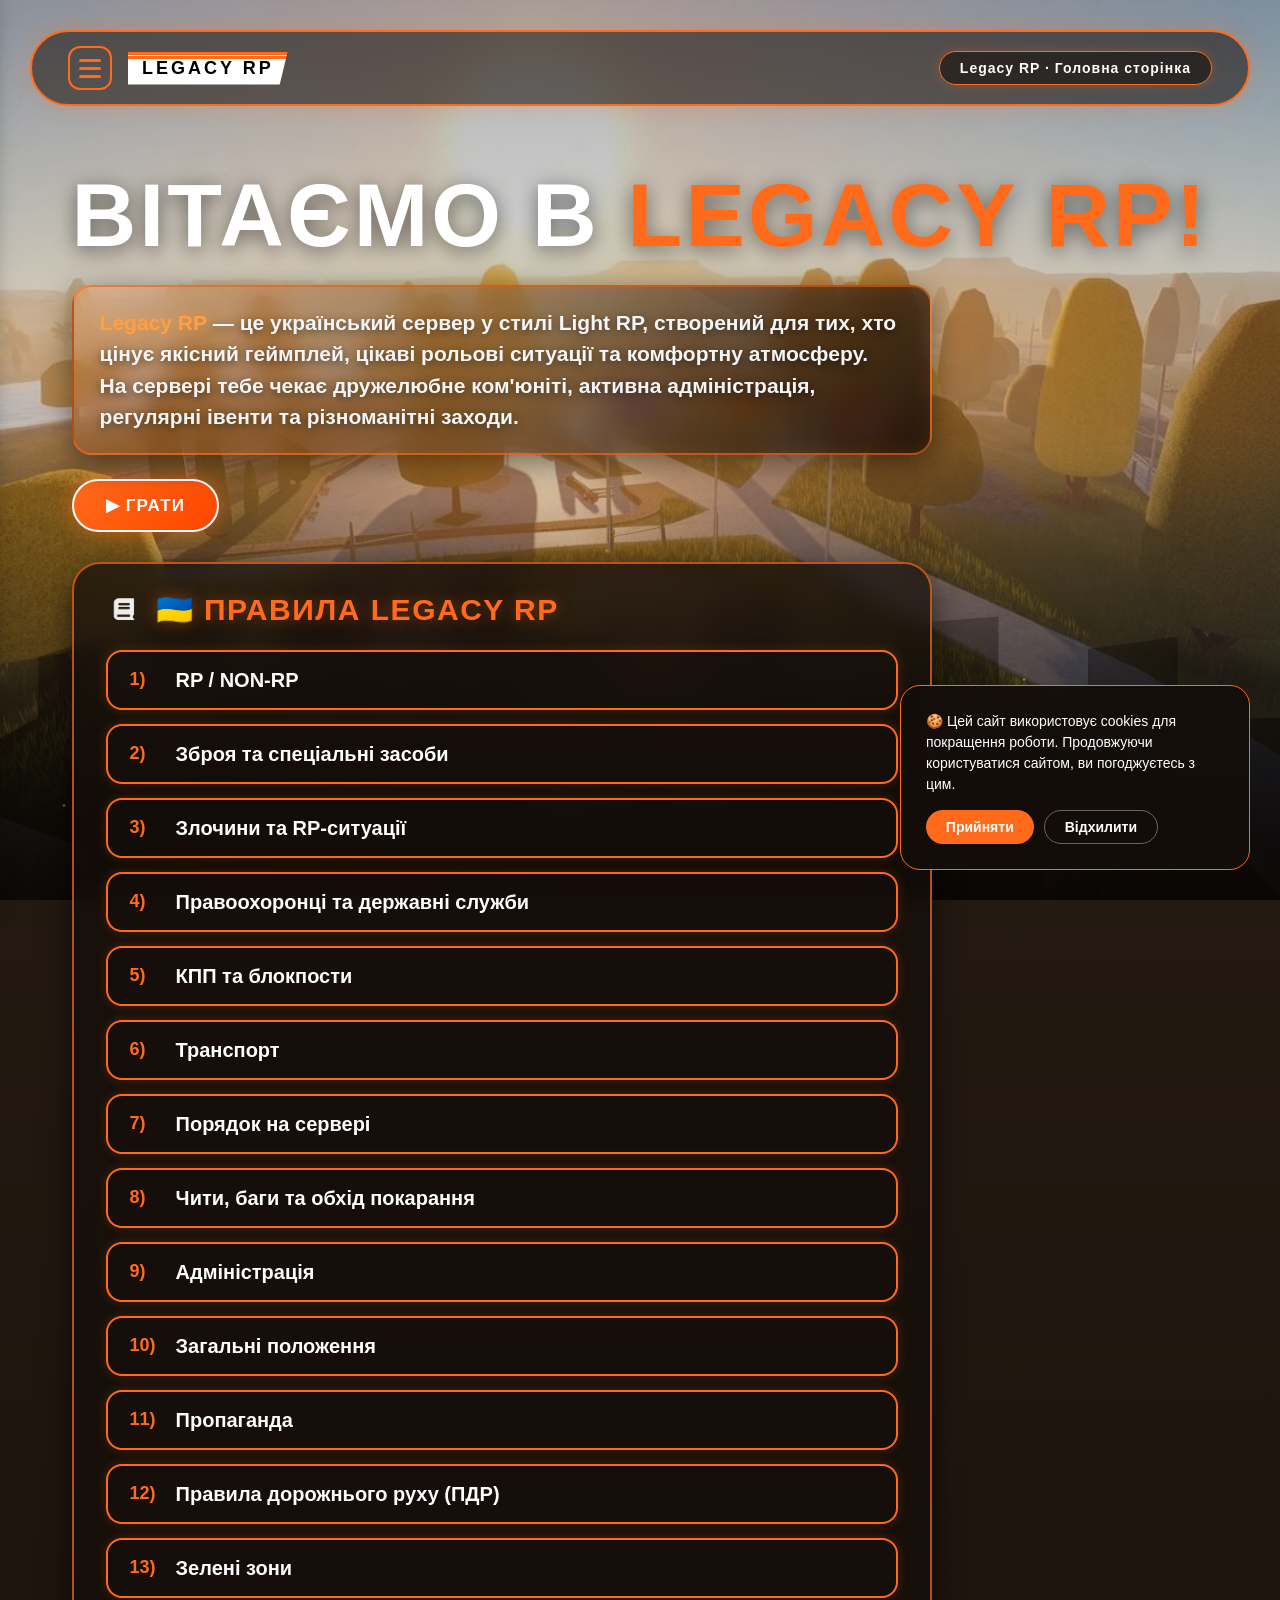
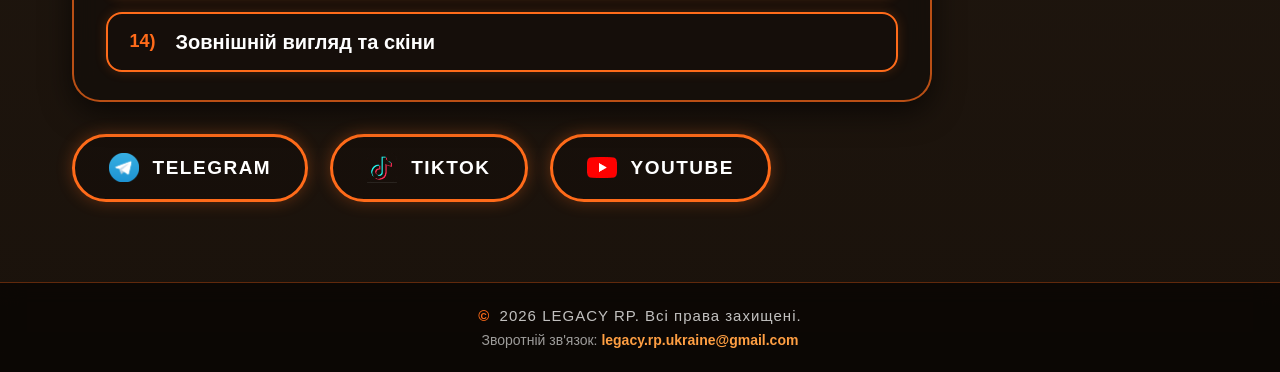
==== commit bec30572: "Add files via upload" ====
--- a/index.html
+++ b/index.html
@@ -1,4 +1,4 @@
-ььььььььььььььььььььььььььбюьб <!DOCTYPE html>
+<!DOCTYPE html>
 <html lang="uk">
 <head>
 <meta charset="UTF-8">
@@ -2660,4 +2660,4 @@
 </script>
 
 </body>
-</html>
+</html>
